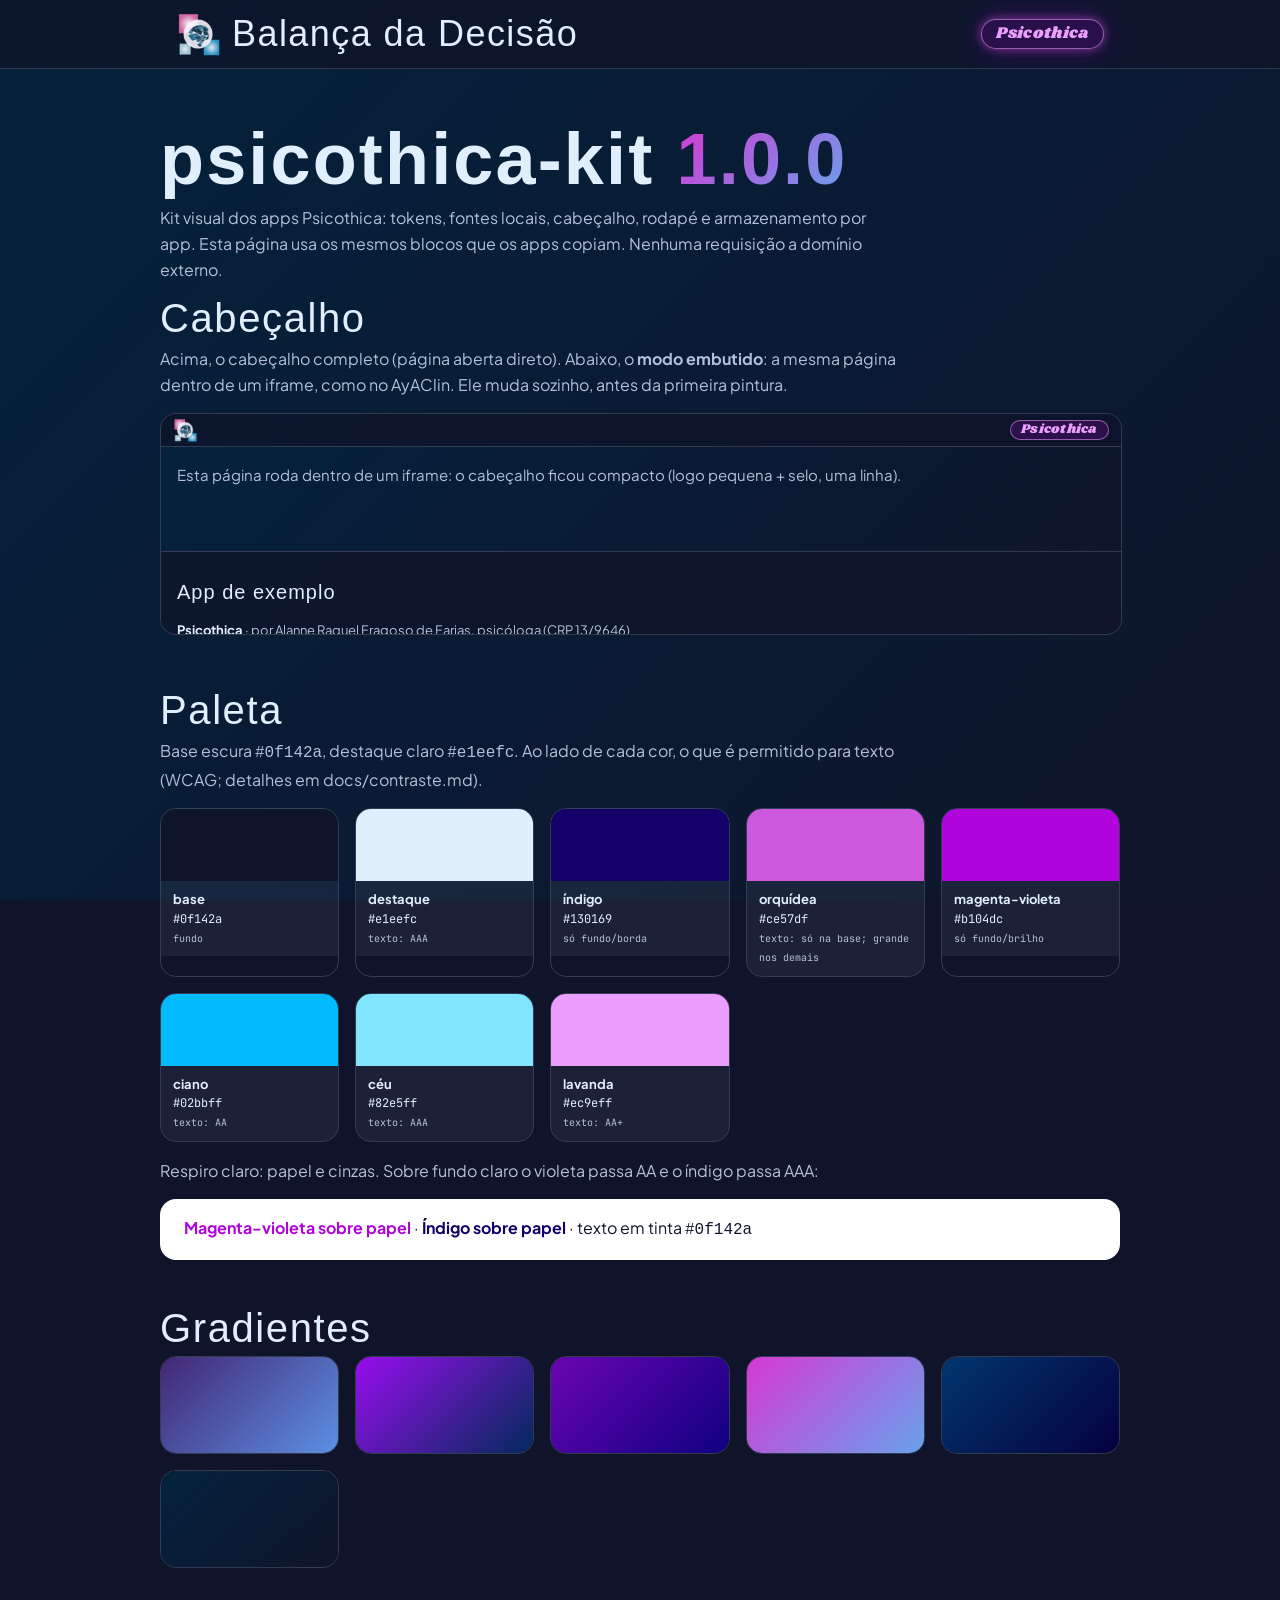
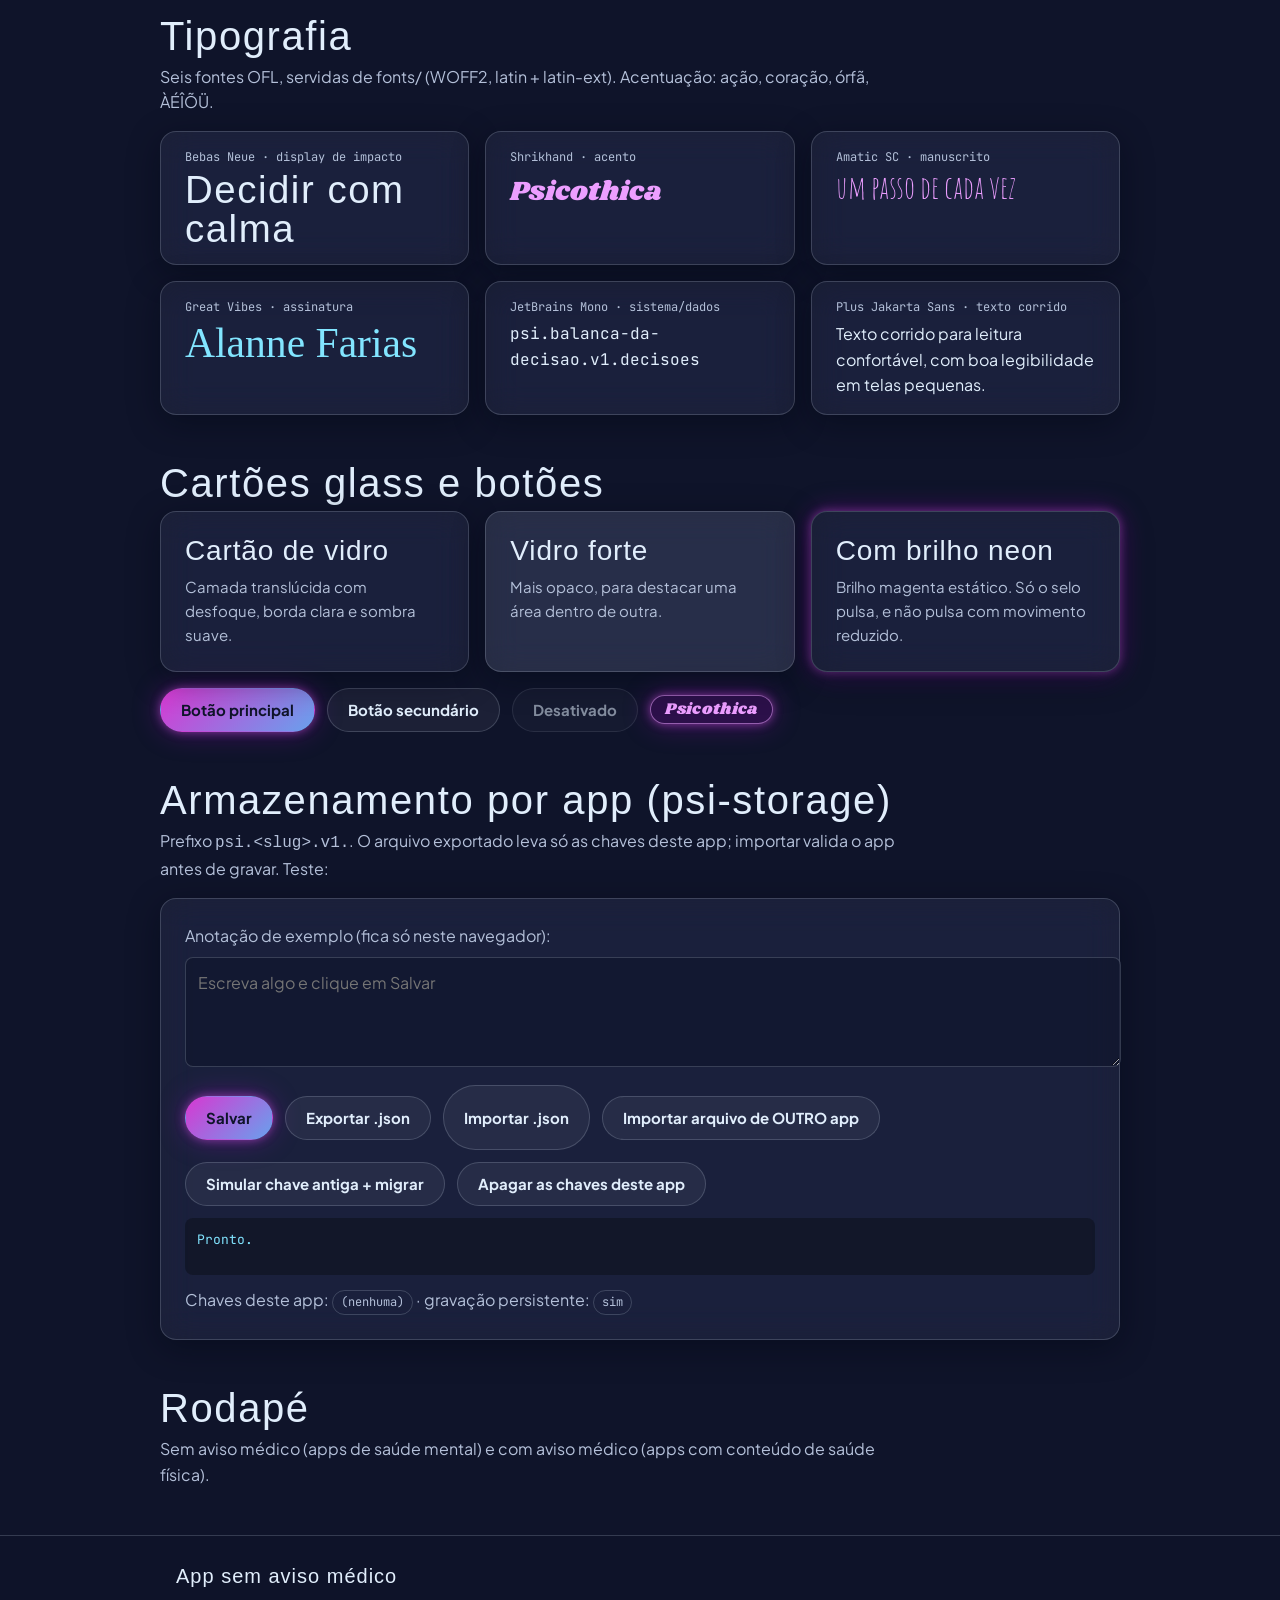
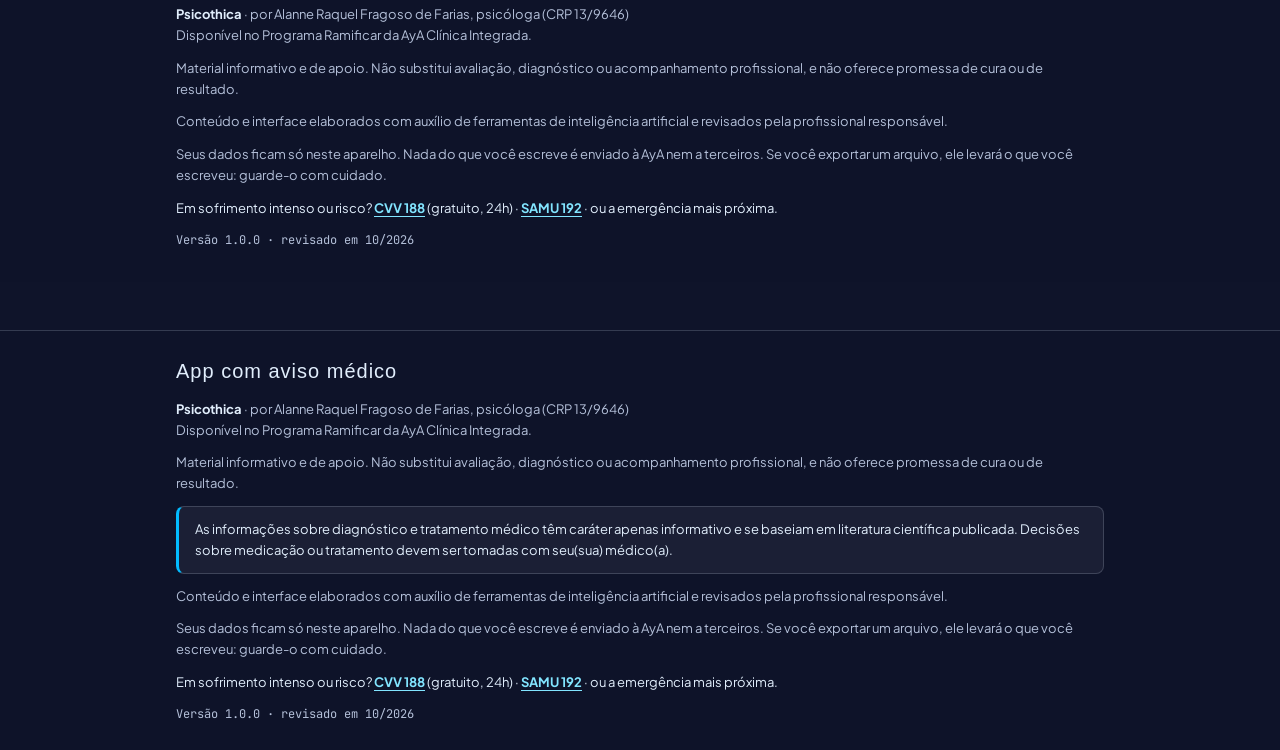
==== demo/index.html @ bbe1d114 "feat: psicothica-kit 1.0.0 (kit visual Psicothica) Tokens (--psi-*), fontes OFL locais, cabeçalho e " ====
<!doctype html>
<html lang="pt-BR">
<head>
<meta charset="utf-8">
<meta name="viewport" content="width=device-width, initial-scale=1">
<title>psicothica-kit 1.0.0 · demo</title>
<link rel="icon" href="../logo/favicon.ico" sizes="any">
<link rel="apple-touch-icon" href="../logo/apple-touch-icon.png">
<link rel="stylesheet" href="../tokens.css">
<link rel="stylesheet" href="../psi-components.css">
<style>
  /* Estilos só da página de demonstração (prefixo .demo-). O kit em si está em tokens.css e psi-components.css. */
  .demo-wrap { max-width: var(--psi-container); margin: 0 auto; padding: var(--psi-space-5) var(--psi-space-4) 0; }
  .demo-wrap section { margin-bottom: var(--psi-space-7); }
  .demo-h2 { font-family: var(--psi-font-display); font-weight: 400; font-size: var(--psi-text-2xl); letter-spacing: 0.04em; line-height: 1; margin: 0 0 var(--psi-space-2); }
  .demo-lead { color: var(--psi-text-muted); margin: 0 0 var(--psi-space-4); max-width: 62ch; }
  .demo-hero { font-family: var(--psi-font-display); font-size: var(--psi-text-3xl); line-height: 0.95; letter-spacing: 0.03em; margin: var(--psi-space-6) 0 var(--psi-space-3); }
  .demo-hero em { font-style: normal; background: var(--psi-grad-4); -webkit-background-clip: text; background-clip: text; color: transparent; }
  .demo-grid { display: grid; gap: var(--psi-space-4); grid-template-columns: repeat(auto-fill, minmax(150px, 1fr)); }
  .demo-grid--wide { grid-template-columns: repeat(auto-fill, minmax(260px, 1fr)); }
  .demo-sw { border-radius: var(--psi-radius-md); overflow: hidden; border: 1px solid var(--psi-glass-border); }
  .demo-sw div { height: 72px; }
  .demo-sw p { margin: 0; padding: var(--psi-space-2) var(--psi-space-3); font-family: var(--psi-font-mono); font-size: 0.75rem; background: var(--psi-glass-bg); }
  .demo-sw b { display: block; font-family: var(--psi-font-text); font-size: var(--psi-text-xs); color: var(--psi-text); }
  .demo-sw small { color: var(--psi-text-muted); }
  .demo-gr div { height: 96px; }
  .demo-fonte { padding: var(--psi-space-4) var(--psi-space-5); }
  .demo-fonte small { display: block; font-family: var(--psi-font-mono); font-size: 0.75rem; color: var(--psi-text-muted); margin-bottom: var(--psi-space-1); }
  .demo-row { display: flex; flex-wrap: wrap; gap: var(--psi-space-3); align-items: center; }
  .demo-frame { width: 100%; height: 220px; border: 1px solid var(--psi-glass-border); border-radius: var(--psi-radius-md); background: var(--psi-base); }
  .demo-papel { background: var(--psi-paper); color: var(--psi-ink); border-radius: var(--psi-radius-md); padding: var(--psi-space-4) var(--psi-space-5); }
  .demo-papel .v { color: var(--psi-violet); font-weight: 700; }
  .demo-papel .i { color: var(--psi-indigo); font-weight: 700; }
  .demo-textarea { width: 100%; min-height: 84px; padding: var(--psi-space-3); border-radius: var(--psi-radius-sm); border: 1px solid var(--psi-glass-border); background: rgba(15, 20, 42, 0.6); color: var(--psi-text); font: inherit; }
  .demo-textarea:focus-visible { outline: none; box-shadow: var(--psi-focus-ring); }
  .demo-out { margin: var(--psi-space-3) 0 0; padding: var(--psi-space-3); border-radius: var(--psi-radius-sm); background: rgba(0, 0, 0, 0.3); font-family: var(--psi-font-mono); font-size: 0.8125rem; color: var(--psi-sky); white-space: pre-wrap; min-height: 2.5em; }
  .demo-out.erro { color: #ffb4b4; }
  .demo-tag { display: inline-block; font-family: var(--psi-font-mono); font-size: 0.75rem; padding: 2px 8px; border-radius: var(--psi-radius-pill); border: 1px solid var(--psi-glass-border); color: var(--psi-text-muted); }
  .demo-hand { font-family: var(--psi-font-hand); font-size: 2rem; line-height: 1; color: var(--psi-lavender); }
  .demo-sign { font-family: var(--psi-font-signature); font-size: 2.6rem; line-height: 1.1; color: var(--psi-sky); }
</style>
</head>
<body class="psi-theme">
<script>
  (function () {
    try { if (window.self !== window.top) document.documentElement.classList.add("psi-embedded"); }
    catch (e) { document.documentElement.classList.add("psi-embedded"); }
  })();
</script>
<header class="psi-header" role="banner">
  <div class="psi-header__inner">
    <picture class="psi-header__logo">
      <source type="image/webp" srcset="../logo/logo-64.webp 1x, ../logo/logo-128.webp 2x">
      <img src="../logo/logo-64.png" srcset="../logo/logo-64.png 1x, ../logo/logo-128.png 2x" width="44" height="44" alt="" decoding="async">
    </picture>
    <p class="psi-header__app">Balança da Decisão</p>
    <span class="psi-seal">Psicothica</span>
  </div>
</header>

<main class="demo-wrap">
  <h1 class="demo-hero">psicothica-kit <em>1.0.0</em></h1>
  <p class="demo-lead">Kit visual dos apps Psicothica: tokens, fontes locais, cabeçalho, rodapé e armazenamento por app. Esta página usa os mesmos blocos que os apps copiam. Nenhuma requisição a domínio externo.</p>

  <section aria-labelledby="s-cab">
    <h2 class="demo-h2" id="s-cab">Cabeçalho</h2>
    <p class="demo-lead">Acima, o cabeçalho completo (página aberta direto). Abaixo, o <strong>modo embutido</strong>: a mesma página dentro de um iframe, como no AyAClin. Ele muda sozinho, antes da primeira pintura.</p>
    <iframe class="demo-frame" src="embed.html" title="Exemplo do cabeçalho em modo embutido" sandbox="allow-scripts allow-same-origin allow-popups allow-popups-to-escape-sandbox"></iframe>
  </section>

  <section aria-labelledby="s-pal">
    <h2 class="demo-h2" id="s-pal">Paleta</h2>
    <p class="demo-lead">Base escura <code>#0f142a</code>, destaque claro <code>#e1eefc</code>. Ao lado de cada cor, o que é permitido para texto (WCAG; detalhes em docs/contraste.md).</p>
    <div class="demo-grid">
      <div class="demo-sw"><div style="background:var(--psi-base)"></div><p><b>base</b>#0f142a<br><small>fundo</small></p></div>
      <div class="demo-sw"><div style="background:var(--psi-frost)"></div><p><b>destaque</b>#e1eefc<br><small>texto: AAA</small></p></div>
      <div class="demo-sw"><div style="background:var(--psi-indigo)"></div><p><b>índigo</b>#130169<br><small>só fundo/borda</small></p></div>
      <div class="demo-sw"><div style="background:var(--psi-orchid)"></div><p><b>orquídea</b>#ce57df<br><small>texto: só na base; grande nos demais</small></p></div>
      <div class="demo-sw"><div style="background:var(--psi-violet)"></div><p><b>magenta-violeta</b>#b104dc<br><small>só fundo/brilho</small></p></div>
      <div class="demo-sw"><div style="background:var(--psi-cyan)"></div><p><b>ciano</b>#02bbff<br><small>texto: AA</small></p></div>
      <div class="demo-sw"><div style="background:var(--psi-sky)"></div><p><b>céu</b>#82e5ff<br><small>texto: AAA</small></p></div>
      <div class="demo-sw"><div style="background:var(--psi-lavender)"></div><p><b>lavanda</b>#ec9eff<br><small>texto: AA+</small></p></div>
    </div>
    <p class="demo-lead" style="margin-top:var(--psi-space-4)">Respiro claro: papel e cinzas. Sobre fundo claro o violeta passa AA e o índigo passa AAA:</p>
    <div class="demo-papel"><span class="v">Magenta-violeta sobre papel</span> · <span class="i">Índigo sobre papel</span> · texto em tinta <code>#0f142a</code></div>
  </section>

  <section aria-labelledby="s-grad">
    <h2 class="demo-h2" id="s-grad">Gradientes</h2>
    <div class="demo-grid demo-gr">
      <div class="demo-sw"><div style="background:var(--psi-grad-1)"></div><p>--psi-grad-1<br><small>#422774 → #5c8fe3</small></p></div>
      <div class="demo-sw"><div style="background:var(--psi-grad-2)"></div><p>--psi-grad-2<br><small>#980ded → #02295b</small></p></div>
      <div class="demo-sw"><div style="background:var(--psi-grad-3)"></div><p>--psi-grad-3<br><small>#6b05b2 → #0e0080</small></p></div>
      <div class="demo-sw"><div style="background:var(--psi-grad-4)"></div><p>--psi-grad-4<br><small>#d738d2 → #68a1ed</small></p></div>
      <div class="demo-sw"><div style="background:var(--psi-grad-5)"></div><p>--psi-grad-5<br><small>#01366d → #050040</small></p></div>
      <div class="demo-sw"><div style="background:var(--psi-grad-6)"></div><p>--psi-grad-6<br><small>#04223d → #0f142a (fundo)</small></p></div>
    </div>
  </section>

  <section aria-labelledby="s-tip">
    <h2 class="demo-h2" id="s-tip">Tipografia</h2>
    <p class="demo-lead">Seis fontes OFL, servidas de fonts/ (WOFF2, latin + latin-ext). Acentuação: ação, coração, órfã, ÀÉÎÕÜ.</p>
    <div class="demo-grid demo-grid--wide">
      <div class="psi-glass demo-fonte"><small>Bebas Neue · display de impacto</small><div style="font-family:var(--psi-font-display);font-size:2.4rem;line-height:1;letter-spacing:.04em">Decidir com calma</div></div>
      <div class="psi-glass demo-fonte"><small>Shrikhand · acento</small><div style="font-family:var(--psi-font-accent);font-size:1.7rem;color:var(--psi-lavender)">Psicothica</div></div>
      <div class="psi-glass demo-fonte"><small>Amatic SC · manuscrito</small><div class="demo-hand">um passo de cada vez</div></div>
      <div class="psi-glass demo-fonte"><small>Great Vibes · assinatura</small><div class="demo-sign">Alanne Farias</div></div>
      <div class="psi-glass demo-fonte"><small>JetBrains Mono · sistema/dados</small><div style="font-family:var(--psi-font-mono)">psi.balanca-da-decisao.v1.decisoes</div></div>
      <div class="psi-glass demo-fonte"><small>Plus Jakarta Sans · texto corrido</small><div>Texto corrido para leitura confortável, com boa legibilidade em telas pequenas.</div></div>
    </div>
  </section>

  <section aria-labelledby="s-glass">
    <h2 class="demo-h2" id="s-glass">Cartões glass e botões</h2>
    <div class="demo-grid demo-grid--wide" style="margin-bottom:var(--psi-space-4)">
      <article class="psi-glass psi-card"><h3 class="psi-card__title">Cartão de vidro</h3><p class="psi-card__text">Camada translúcida com desfoque, borda clara e sombra suave.</p></article>
      <article class="psi-glass psi-glass--strong psi-card"><h3 class="psi-card__title">Vidro forte</h3><p class="psi-card__text">Mais opaco, para destacar uma área dentro de outra.</p></article>
      <article class="psi-glass psi-glass--glow psi-card"><h3 class="psi-card__title">Com brilho neon</h3><p class="psi-card__text">Brilho magenta estático. Só o selo pulsa, e não pulsa com movimento reduzido.</p></article>
    </div>
    <div class="demo-row">
      <button class="psi-btn psi-btn--primary" type="button">Botão principal</button>
      <button class="psi-btn psi-btn--ghost" type="button">Botão secundário</button>
      <button class="psi-btn psi-btn--ghost" type="button" disabled>Desativado</button>
      <span class="psi-seal">Psicothica</span>
    </div>
  </section>

  <section aria-labelledby="s-sto">
    <h2 class="demo-h2" id="s-sto">Armazenamento por app (psi-storage)</h2>
    <p class="demo-lead">Prefixo <code>psi.&lt;slug&gt;.v1.</code>. O arquivo exportado leva só as chaves deste app; importar valida o app antes de gravar. Teste:</p>
    <div class="psi-glass psi-card">
      <label for="demo-nota" class="demo-lead" style="display:block;margin-bottom:var(--psi-space-2)">Anotação de exemplo (fica só neste navegador):</label>
      <textarea id="demo-nota" class="demo-textarea" placeholder="Escreva algo e clique em Salvar"></textarea>
      <div class="demo-row" style="margin-top:var(--psi-space-3)">
        <button class="psi-btn psi-btn--primary" type="button" id="b-salvar">Salvar</button>
        <button class="psi-btn psi-btn--ghost" type="button" id="b-exportar">Exportar .json</button>
        <label class="psi-btn psi-btn--ghost" for="b-importar" style="cursor:pointer">Importar .json</label>
        <input type="file" id="b-importar" accept="application/json" class="psi-sr-only">
        <button class="psi-btn psi-btn--ghost" type="button" id="b-outro">Importar arquivo de OUTRO app</button>
        <button class="psi-btn psi-btn--ghost" type="button" id="b-legado">Simular chave antiga + migrar</button>
        <button class="psi-btn psi-btn--ghost" type="button" id="b-limpar">Apagar as chaves deste app</button>
      </div>
      <p class="demo-out" id="demo-saida" role="status" aria-live="polite">Pronto.</p>
      <p class="demo-lead" style="margin:var(--psi-space-3) 0 0">Chaves deste app: <span class="demo-tag" id="demo-chaves">…</span> · gravação persistente: <span class="demo-tag" id="demo-persist">…</span></p>
    </div>
  </section>

  <section aria-labelledby="s-rod">
    <h2 class="demo-h2" id="s-rod">Rodapé</h2>
    <p class="demo-lead">Sem aviso médico (apps de saúde mental) e com aviso médico (apps com conteúdo de saúde física).</p>
  </section>
</main>
<footer class="psi-footer" role="contentinfo" data-psi-app="App sem aviso médico" data-psi-versao="1.0.0" data-psi-revisao="10/2026">
  <div class="psi-footer__inner">
    <p class="psi-footer__app" data-psi-slot="app"></p>
    <p class="psi-footer__assinatura"><strong>Psicothica</strong> · por Alanne Raquel Fragoso de Farias, psicóloga (CRP 13/9646)<br>Disponível no Programa Ramificar da AyA Clínica Integrada.</p>
    <p>Material informativo e de apoio. Não substitui avaliação, diagnóstico ou acompanhamento profissional, e não oferece promessa de cura ou de resultado.</p>
    <p class="psi-footer__medico" data-psi-slot="aviso-medico" hidden>As informações sobre diagnóstico e tratamento médico têm caráter apenas informativo e se baseiam em literatura científica publicada. Decisões sobre medicação ou tratamento devem ser tomadas com seu(sua) médico(a).</p>
    <p>Conteúdo e interface elaborados com auxílio de ferramentas de inteligência artificial e revisados pela profissional responsável.</p>
    <p>Seus dados ficam só neste aparelho. Nada do que você escreve é enviado à AyA nem a terceiros. Se você exportar um arquivo, ele levará o que você escreveu: guarde-o com cuidado.</p>
    <p class="psi-footer__crise">Em sofrimento intenso ou risco? <a href="tel:188" target="_blank" rel="noopener noreferrer">CVV 188</a> (gratuito, 24h) · <a href="tel:192" target="_blank" rel="noopener noreferrer">SAMU 192</a> · ou a emergência mais próxima.</p>
    <p class="psi-footer__versao">Versão <span data-psi-slot="versao">—</span> · revisado em <span data-psi-slot="revisao">—</span></p>
  </div>
</footer>
<script>
  (function () {
    var f = document.currentScript && document.currentScript.previousElementSibling;
    if (!f || !f.classList.contains("psi-footer")) return;
    function put(slot, text) { var el = f.querySelector('[data-psi-slot="' + slot + '"]'); if (el) el.textContent = text || ""; }
    put("app", f.getAttribute("data-psi-app"));
    put("versao", f.getAttribute("data-psi-versao"));
    put("revisao", f.getAttribute("data-psi-revisao"));
    var med = f.querySelector('[data-psi-slot="aviso-medico"]');
    if (med && f.hasAttribute("data-psi-aviso-medico")) med.hidden = false;
  })();
</script>

<footer class="psi-footer" role="contentinfo" data-psi-app="App com aviso médico" data-psi-versao="1.0.0" data-psi-revisao="10/2026" data-psi-aviso-medico>
  <div class="psi-footer__inner">
    <p class="psi-footer__app" data-psi-slot="app"></p>
    <p class="psi-footer__assinatura"><strong>Psicothica</strong> · por Alanne Raquel Fragoso de Farias, psicóloga (CRP 13/9646)<br>Disponível no Programa Ramificar da AyA Clínica Integrada.</p>
    <p>Material informativo e de apoio. Não substitui avaliação, diagnóstico ou acompanhamento profissional, e não oferece promessa de cura ou de resultado.</p>
    <p class="psi-footer__medico" data-psi-slot="aviso-medico" hidden>As informações sobre diagnóstico e tratamento médico têm caráter apenas informativo e se baseiam em literatura científica publicada. Decisões sobre medicação ou tratamento devem ser tomadas com seu(sua) médico(a).</p>
    <p>Conteúdo e interface elaborados com auxílio de ferramentas de inteligência artificial e revisados pela profissional responsável.</p>
    <p>Seus dados ficam só neste aparelho. Nada do que você escreve é enviado à AyA nem a terceiros. Se você exportar um arquivo, ele levará o que você escreveu: guarde-o com cuidado.</p>
    <p class="psi-footer__crise">Em sofrimento intenso ou risco? <a href="tel:188" target="_blank" rel="noopener noreferrer">CVV 188</a> (gratuito, 24h) · <a href="tel:192" target="_blank" rel="noopener noreferrer">SAMU 192</a> · ou a emergência mais próxima.</p>
    <p class="psi-footer__versao">Versão <span data-psi-slot="versao">—</span> · revisado em <span data-psi-slot="revisao">—</span></p>
  </div>
</footer>
<script>
  (function () {
    var f = document.currentScript && document.currentScript.previousElementSibling;
    if (!f || !f.classList.contains("psi-footer")) return;
    function put(slot, text) { var el = f.querySelector('[data-psi-slot="' + slot + '"]'); if (el) el.textContent = text || ""; }
    put("app", f.getAttribute("data-psi-app"));
    put("versao", f.getAttribute("data-psi-versao"));
    put("revisao", f.getAttribute("data-psi-revisao"));
    var med = f.querySelector('[data-psi-slot="aviso-medico"]');
    if (med && f.hasAttribute("data-psi-aviso-medico")) med.hidden = false;
  })();
</script>

<script src="../js/psi-storage.js"></script>
<script>
  (function () {
    var store = PsiStorage.create({ slug: "kit-demo", appName: "Demo do kit", version: "1.0.0" });
    var $ = function (id) { return document.getElementById(id); };
    var out = $("demo-saida");
    function say(msg, erro) { out.textContent = msg; out.className = "demo-out" + (erro ? " erro" : ""); refresh(); }
    function refresh() {
      $("demo-chaves").textContent = store.keys().join(", ") || "(nenhuma)";
      $("demo-persist").textContent = store.persistent ? "sim" : "NÃO (memória)";
    }
    $("demo-nota").value = store.get("nota", "");
    $("b-salvar").addEventListener("click", function () { store.set("nota", $("demo-nota").value); say("Salvo em " + store.prefix + "nota"); });
    $("b-exportar").addEventListener("click", function () { var n = store.download(); say("Arquivo gerado: " + n + "\n(só chaves de " + store.prefix + ")"); });
    $("b-importar").addEventListener("change", function (e) {
      var f = e.target.files[0]; if (!f) return;
      store.importFile(f).then(function (n) { $("demo-nota").value = store.get("nota", ""); say(n + " chave(s) importada(s)."); },
                               function (err) { say(err.message, true); });
      e.target.value = "";
    });
    $("b-outro").addEventListener("click", function () {
      try { store.importJSON({ kit: "psicothica-kit", schema: 1, app: "outro-app", appName: "Outro App", data: { nota: "intrusa" } }); say("Importou (não deveria!)", true); }
      catch (err) { say("Recusado, como esperado: " + err.message, true); }
    });
    $("b-legado").addEventListener("click", function () {
      try { localStorage.setItem("nota_antiga", JSON.stringify("veio de uma chave antiga")); } catch (e) {}
      var n = store.migrate([{ from: "nota_antiga", to: "nota_migrada" }]);
      say(n ? "Migrou " + n + " chave. Valor: " + store.get("nota_migrada") : "Migração já feita neste navegador (ela roda uma vez só).");
    });
    $("b-limpar").addEventListener("click", function () { store.keys().forEach(function (k) { store.remove(k); }); $("demo-nota").value = ""; say("Chaves apagadas."); });
    refresh();
  })();
</script>
</body>
</html>
---- tokens.css ----
/*!
 * psicothica-kit 1.0.0 — tokens.css
 * Variáveis --psi-* (cor, gradiente, vidro, raio, espaço, tipografia) + @font-face locais.
 * Nenhuma requisição externa: as fontes ficam em ./fonts/ (WOFF2, latin + latin-ext, licença OFL
 * em fonts/licenses/). Copie tokens.css e a pasta fonts/ JUNTOS para o app.
 *
 * MODO ESCURO É O PADRÃO. Base #0f142a, destaque #e1eefc.
 *
 * ── CONTRASTE (WCAG 2.1, razão calculada por scripts/contraste.mjs; tabela completa em docs/contraste.md)
 *  APROVADO para texto pequeno (≥ 4,5:1) sobre base, vidro e gradientes do kit:
 *    --psi-text (#e1eefc)  --psi-text-muted (#b4c0d9)  --psi-sky (#82e5ff)
 *    --psi-lavender (#ec9eff)  --psi-cyan (#02bbff)
 *  CONDICIONAL: --psi-orchid (#ce57df) só como texto pequeno sobre a base, vidro leve e gradiente
 *    "noite" (4,6–5,3:1). Sobre vidro forte e demais gradientes só em texto GRANDE (≥ 24px, ou
 *    ≥ 19px em negrito).
 *  PROIBIDO para texto pequeno (uso decorativo: preenchimento, borda, brilho): --psi-violet
 *    (#b104dc) e --psi-indigo (#130169) sobre fundo escuro (1,1–3,4:1). Em fundo claro (--psi-paper)
 *    o violeta passa AA (5,4:1) e o índigo passa AAA.
 *  Em fundo claro (--psi-paper) use --psi-ink (#0f142a): 18,2:1. Nunca texto claro sobre papel.
 *
 * Movimento: nada aqui anima. Brilhos animados só existem em psi-components.css, dentro de
 * @media (prefers-reduced-motion: no-preference).
 */

:root {
  color-scheme: dark;

  /* ── Cores da marca ─────────────────────────── */
  --psi-base: #0f142a;      /* fundo escuro padrão */
  --psi-frost: #e1eefc;     /* destaque claro */
  --psi-indigo: #130169;
  --psi-orchid: #ce57df;
  --psi-violet: #b104dc;    /* "magenta-violeta" */
  --psi-cyan: #02bbff;
  --psi-sky: #82e5ff;
  --psi-lavender: #ec9eff;

  /* Respiro: branco e cinzas */
  --psi-paper: #ffffff;
  --psi-gray-100: #f2f5fb;
  --psi-gray-300: #c9d2e3;
  --psi-gray-500: #8d98b3;
  --psi-ink: #0f142a;       /* texto sobre fundo claro */

  /* Texto (ver aprovações acima) */
  --psi-text: var(--psi-frost);
  --psi-text-muted: #b4c0d9;
  --psi-link: var(--psi-sky);
  --psi-accent-text: var(--psi-lavender);

  /* ── Gradientes (ordem do manual da marca) ──── */
  --psi-grad-1: linear-gradient(135deg, #422774 0%, #5c8fe3 100%);
  --psi-grad-2: linear-gradient(135deg, #980ded 0%, #02295b 100%);
  --psi-grad-3: linear-gradient(135deg, #6b05b2 0%, #0e0080 100%);
  --psi-grad-4: linear-gradient(135deg, #d738d2 0%, #68a1ed 100%);
  --psi-grad-5: linear-gradient(135deg, #01366d 0%, #050040 100%);
  --psi-grad-6: linear-gradient(135deg, #04223d 0%, #0f142a 100%);
  /* nomes de uso */
  --psi-grad-fundo: var(--psi-grad-6);
  --psi-grad-destaque: var(--psi-grad-4);

  /* ── Glassmorphism ──────────────────────────── */
  --psi-glass-bg: rgba(225, 238, 252, 0.06);
  --psi-glass-bg-strong: rgba(225, 238, 252, 0.12);
  --psi-glass-border: rgba(225, 238, 252, 0.18);
  --psi-glass-blur: 16px;
  --psi-glass-shadow: 0 8px 32px rgba(3, 6, 20, 0.45);
  /* brilho neon (estático; a animação opcional fica em psi-components.css) */
  --psi-glow-magenta: 0 0 10px rgba(206, 87, 223, 0.55), 0 0 28px rgba(177, 4, 220, 0.35);
  --psi-glow-cyan: 0 0 10px rgba(2, 187, 255, 0.5), 0 0 28px rgba(130, 229, 255, 0.28);
  --psi-focus-ring: 0 0 0 3px rgba(130, 229, 255, 0.85);

  /* ── Forma e espaço ─────────────────────────── */
  --psi-radius-sm: 8px;
  --psi-radius-md: 16px;
  --psi-radius-lg: 24px;
  --psi-radius-pill: 999px;
  --psi-space-1: 4px;
  --psi-space-2: 8px;
  --psi-space-3: 12px;
  --psi-space-4: 16px;
  --psi-space-5: 24px;
  --psi-space-6: 32px;
  --psi-space-7: 48px;
  --psi-space-8: 64px;
  --psi-container: 960px;

  /* ── Tipografia ─────────────────────────────── */
  --psi-font-display: "Bebas Neue", "Arial Narrow", Impact, sans-serif;   /* impacto: títulos */
  --psi-font-accent: "Shrikhand", Georgia, serif;                          /* acento: selos, destaques curtos */
  --psi-font-hand: "Amatic SC", "Comic Sans MS", cursive;                  /* manuscrito */
  --psi-font-signature: "Great Vibes", "Brush Script MT", cursive;         /* assinatura */
  --psi-font-mono: "JetBrains Mono", ui-monospace, "Cascadia Code", Consolas, monospace; /* sistema/dados */
  --psi-font-text: "Plus Jakarta Sans", system-ui, -apple-system, "Segoe UI", Roboto, sans-serif; /* texto corrido */

  --psi-text-xs: 0.8125rem;
  --psi-text-sm: 0.9375rem;
  --psi-text-md: 1rem;
  --psi-text-lg: 1.25rem;
  --psi-text-xl: 1.75rem;
  --psi-text-2xl: 2.5rem;
  --psi-text-3xl: clamp(2.5rem, 7vw, 4.5rem);
  --psi-leading: 1.6;
}

/* ── Fontes locais (WOFF2, subset latin + latin-ext) ─────────────────────── */
@font-face {
  font-family: "Bebas Neue";
  font-style: normal;
  font-weight: 400;
  font-display: swap;
  src: url("./fonts/bebas-neue-latin-ext-400.woff2") format("woff2");
  unicode-range: U+0100-02BA,U+02BD-02C5,U+02C7-02CC,U+02CE-02D7,U+02DD-02FF,U+0304,U+0308,U+0329,U+1D00-1DBF,U+1E00-1E9F,U+1EF2-1EFF,U+2020,U+20A0-20AB,U+20AD-20C0,U+2113,U+2C60-2C7F,U+A720-A7FF;
}
@font-face {
  font-family: "Bebas Neue";
  font-style: normal;
  font-weight: 400;
  font-display: swap;
  src: url("./fonts/bebas-neue-latin-400.woff2") format("woff2");
  unicode-range: U+0000-00FF,U+0131,U+0152-0153,U+02BB-02BC,U+02C6,U+02DA,U+02DC,U+0304,U+0308,U+0329,U+2000-206F,U+20AC,U+2122,U+2191,U+2193,U+2212,U+2215,U+FEFF,U+FFFD;
}
@font-face {
  font-family: "Shrikhand";
  font-style: normal;
  font-weight: 400;
  font-display: swap;
  src: url("./fonts/shrikhand-latin-ext-400.woff2") format("woff2");
  unicode-range: U+0100-02BA,U+02BD-02C5,U+02C7-02CC,U+02CE-02D7,U+02DD-02FF,U+0304,U+0308,U+0329,U+1D00-1DBF,U+1E00-1E9F,U+1EF2-1EFF,U+2020,U+20A0-20AB,U+20AD-20C0,U+2113,U+2C60-2C7F,U+A720-A7FF;
}
@font-face {
  font-family: "Shrikhand";
  font-style: normal;
  font-weight: 400;
  font-display: swap;
  src: url("./fonts/shrikhand-latin-400.woff2") format("woff2");
  unicode-range: U+0000-00FF,U+0131,U+0152-0153,U+02BB-02BC,U+02C6,U+02DA,U+02DC,U+0304,U+0308,U+0329,U+2000-206F,U+20AC,U+2122,U+2191,U+2193,U+2212,U+2215,U+FEFF,U+FFFD;
}
@font-face {
  font-family: "Amatic SC";
  font-style: normal;
  font-weight: 400;
  font-display: swap;
  src: url("./fonts/amatic-sc-latin-ext-400.woff2") format("woff2");
  unicode-range: U+0100-02BA,U+02BD-02C5,U+02C7-02CC,U+02CE-02D7,U+02DD-02FF,U+0304,U+0308,U+0329,U+1D00-1DBF,U+1E00-1E9F,U+1EF2-1EFF,U+2020,U+20A0-20AB,U+20AD-20C0,U+2113,U+2C60-2C7F,U+A720-A7FF;
}
@font-face {
  font-family: "Amatic SC";
  font-style: normal;
  font-weight: 400;
  font-display: swap;
  src: url("./fonts/amatic-sc-latin-400.woff2") format("woff2");
  unicode-range: U+0000-00FF,U+0131,U+0152-0153,U+02BB-02BC,U+02C6,U+02DA,U+02DC,U+0304,U+0308,U+0329,U+2000-206F,U+20AC,U+2122,U+2191,U+2193,U+2212,U+2215,U+FEFF,U+FFFD;
}
@font-face {
  font-family: "Amatic SC";
  font-style: normal;
  font-weight: 700;
  font-display: swap;
  src: url("./fonts/amatic-sc-latin-ext-700.woff2") format("woff2");
  unicode-range: U+0100-02BA,U+02BD-02C5,U+02C7-02CC,U+02CE-02D7,U+02DD-02FF,U+0304,U+0308,U+0329,U+1D00-1DBF,U+1E00-1E9F,U+1EF2-1EFF,U+2020,U+20A0-20AB,U+20AD-20C0,U+2113,U+2C60-2C7F,U+A720-A7FF;
}
@font-face {
  font-family: "Amatic SC";
  font-style: normal;
  font-weight: 700;
  font-display: swap;
  src: url("./fonts/amatic-sc-latin-700.woff2") format("woff2");
  unicode-range: U+0000-00FF,U+0131,U+0152-0153,U+02BB-02BC,U+02C6,U+02DA,U+02DC,U+0304,U+0308,U+0329,U+2000-206F,U+20AC,U+2122,U+2191,U+2193,U+2212,U+2215,U+FEFF,U+FFFD;
}
@font-face {
  font-family: "Great Vibes";
  font-style: normal;
  font-weight: 400;
  font-display: swap;
  src: url("./fonts/great-vibes-latin-ext-400.woff2") format("woff2");
  unicode-range: U+0100-02BA,U+02BD-02C5,U+02C7-02CC,U+02CE-02D7,U+02DD-02FF,U+0304,U+0308,U+0329,U+1D00-1DBF,U+1E00-1E9F,U+1EF2-1EFF,U+2020,U+20A0-20AB,U+20AD-20C0,U+2113,U+2C60-2C7F,U+A720-A7FF;
}
@font-face {
  font-family: "Great Vibes";
  font-style: normal;
  font-weight: 400;
  font-display: swap;
  src: url("./fonts/great-vibes-latin-400.woff2") format("woff2");
  unicode-range: U+0000-00FF,U+0131,U+0152-0153,U+02BB-02BC,U+02C6,U+02DA,U+02DC,U+0304,U+0308,U+0329,U+2000-206F,U+20AC,U+2122,U+2191,U+2193,U+2212,U+2215,U+FEFF,U+FFFD;
}
@font-face {
  font-family: "JetBrains Mono";
  font-style: normal;
  font-weight: 100 800;
  font-display: swap;
  src: url("./fonts/jetbrains-mono-latin-ext-wght.woff2") format("woff2");
  unicode-range: U+0100-02BA,U+02BD-02C5,U+02C7-02CC,U+02CE-02D7,U+02DD-02FF,U+0304,U+0308,U+0329,U+1D00-1DBF,U+1E00-1E9F,U+1EF2-1EFF,U+2020,U+20A0-20AB,U+20AD-20C0,U+2113,U+2C60-2C7F,U+A720-A7FF;
}
@font-face {
  font-family: "JetBrains Mono";
  font-style: normal;
  font-weight: 100 800;
  font-display: swap;
  src: url("./fonts/jetbrains-mono-latin-wght.woff2") format("woff2");
  unicode-range: U+0000-00FF,U+0131,U+0152-0153,U+02BB-02BC,U+02C6,U+02DA,U+02DC,U+0304,U+0308,U+0329,U+2000-206F,U+20AC,U+2122,U+2191,U+2193,U+2212,U+2215,U+FEFF,U+FFFD;
}
@font-face {
  font-family: "Plus Jakarta Sans";
  font-style: normal;
  font-weight: 200 800;
  font-display: swap;
  src: url("./fonts/plus-jakarta-sans-latin-ext-wght.woff2") format("woff2");
  unicode-range: U+0100-02BA,U+02BD-02C5,U+02C7-02CC,U+02CE-02D7,U+02DD-02FF,U+0304,U+0308,U+0329,U+1D00-1DBF,U+1E00-1E9F,U+1EF2-1EFF,U+2020,U+20A0-20AB,U+20AD-20C0,U+2113,U+2C60-2C7F,U+A720-A7FF;
}
@font-face {
  font-family: "Plus Jakarta Sans";
  font-style: normal;
  font-weight: 200 800;
  font-display: swap;
  src: url("./fonts/plus-jakarta-sans-latin-wght.woff2") format("woff2");
  unicode-range: U+0000-00FF,U+0131,U+0152-0153,U+02BB-02BC,U+02C6,U+02DA,U+02DC,U+0304,U+0308,U+0329,U+2000-206F,U+20AC,U+2122,U+2191,U+2193,U+2212,U+2215,U+FEFF,U+FFFD;
}
---- psi-components.css ----
/*!
 * psicothica-kit 1.0.0 — psi-components.css
 * Cabeçalho, rodapé, vidro, cartão, botão, selo e aviso de armazenamento.
 * Tudo escopado com o prefixo .psi- (não vaza para o CSS do app). Requer tokens.css.
 * Sem requisição externa. Brilho animado só com prefers-reduced-motion: no-preference.
 */

/* ── Tema (opcional): aplique a classe no <body> para o fundo e o texto padrão da marca ── */
.psi-theme {
  margin: 0;
  min-height: 100vh;
  background: var(--psi-base) var(--psi-grad-fundo) fixed;
  color: var(--psi-text);
  font-family: var(--psi-font-text);
  font-size: var(--psi-text-md);
  line-height: var(--psi-leading);
  -webkit-font-smoothing: antialiased;
}

.psi-sr-only {
  position: absolute !important;
  width: 1px; height: 1px; margin: -1px; padding: 0; border: 0;
  overflow: hidden; clip: rect(0 0 0 0); clip-path: inset(50%); white-space: nowrap;
}

/* ── Vidro ─────────────────────────────────────────────────────────────── */
.psi-glass {
  background: var(--psi-glass-bg);
  border: 1px solid var(--psi-glass-border);
  border-radius: var(--psi-radius-md);
  box-shadow: var(--psi-glass-shadow);
  -webkit-backdrop-filter: blur(var(--psi-glass-blur)) saturate(130%);
  backdrop-filter: blur(var(--psi-glass-blur)) saturate(130%);
}
@supports not ((backdrop-filter: blur(1px)) or (-webkit-backdrop-filter: blur(1px))) {
  .psi-glass { background: rgba(26, 33, 62, 0.92); }
}
.psi-glass--strong { background: var(--psi-glass-bg-strong); }
.psi-glass--glow { box-shadow: var(--psi-glass-shadow), var(--psi-glow-magenta); }

.psi-card {
  padding: var(--psi-space-5);
  border-radius: var(--psi-radius-md);
}
.psi-card__title {
  margin: 0 0 var(--psi-space-2);
  font-family: var(--psi-font-display);
  font-weight: 400;
  font-size: var(--psi-text-xl);
  letter-spacing: 0.03em;
  line-height: 1.1;
}
.psi-card__text { margin: 0; color: var(--psi-text-muted); font-size: var(--psi-text-sm); }

/* ── Botões ────────────────────────────────────────────────────────────── */
.psi-btn {
  display: inline-flex; align-items: center; justify-content: center; gap: var(--psi-space-2);
  min-height: 44px; padding: 0.6rem 1.25rem;
  border: 1px solid transparent; border-radius: var(--psi-radius-pill);
  font-family: var(--psi-font-text); font-weight: 700; font-size: var(--psi-text-sm);
  line-height: 1.2; text-decoration: none; cursor: pointer;
  transition: transform 0.15s ease, box-shadow 0.2s ease, background-color 0.2s ease;
}
.psi-btn:active { transform: translateY(1px); }
.psi-btn:focus-visible, .psi-seal:focus-visible, .psi-footer a:focus-visible { outline: none; box-shadow: var(--psi-focus-ring); }
/* texto escuro sobre o gradiente rosa→azul: contraste mínimo 4,67:1 (AA) */
.psi-btn--primary { background: var(--psi-grad-4); color: var(--psi-ink); box-shadow: var(--psi-glow-magenta); }
.psi-btn--primary:hover { box-shadow: var(--psi-glow-magenta), 0 0 0 2px rgba(225, 238, 252, 0.35); }
.psi-btn--ghost {
  background: var(--psi-glass-bg); color: var(--psi-text); border-color: var(--psi-glass-border);
}
.psi-btn--ghost:hover { background: var(--psi-glass-bg-strong); }
.psi-btn[disabled] { opacity: 0.55; cursor: not-allowed; }

/* ── Selo "Psicothica" ─────────────────────────────────────────────────── */
.psi-seal {
  display: inline-flex; align-items: center;
  padding: 0.25rem 0.9rem;
  border: 1px solid rgba(236, 158, 255, 0.55);
  border-radius: var(--psi-radius-pill);
  background: rgba(177, 4, 220, 0.18);
  color: var(--psi-lavender);
  font-family: var(--psi-font-accent); font-size: 1rem; line-height: 1.2; letter-spacing: 0.02em;
  box-shadow: var(--psi-glow-magenta);
  text-decoration: none; white-space: nowrap;
}

/* ── Cabeçalho ─────────────────────────────────────────────────────────── */
.psi-header {
  box-sizing: border-box; width: 100%;
  background: rgba(15, 20, 42, 0.78);
  border-bottom: 1px solid var(--psi-glass-border);
  -webkit-backdrop-filter: blur(var(--psi-glass-blur));
  backdrop-filter: blur(var(--psi-glass-blur));
  color: var(--psi-text);
  font-family: var(--psi-font-text);
}
.psi-header *, .psi-header *::before, .psi-header *::after { box-sizing: border-box; }
.psi-header__inner {
  display: flex; align-items: center; gap: var(--psi-space-3);
  max-width: var(--psi-container); margin: 0 auto;
  padding: var(--psi-space-3) var(--psi-space-4);
}
.psi-header__logo { display: block; flex: none; line-height: 0; }
.psi-header__logo img { display: block; width: 44px; height: 44px; object-fit: contain; }
.psi-header__app {
  flex: 1 1 auto; min-width: 0; margin: 0;
  font-family: var(--psi-font-display); font-weight: 400;
  font-size: clamp(1.5rem, 5vw, 2.25rem); letter-spacing: 0.04em; line-height: 1;
  overflow-wrap: anywhere;
}
.psi-header .psi-seal { margin-left: auto; }

/* Modo embutido (dentro de iframe): uma linha, logo pequena + selo. O nome do app já aparece na
   faixa do AyAClin; aqui ele fica só para leitores de tela. A classe vem do <html> (script inline,
   antes da primeira pintura) ou do modificador --compact (React). */
html.psi-embedded .psi-header__inner, .psi-header--compact .psi-header__inner {
  padding: var(--psi-space-1) var(--psi-space-3); gap: var(--psi-space-2); flex-wrap: nowrap;
}
html.psi-embedded .psi-header__logo img, .psi-header--compact .psi-header__logo img { width: 24px; height: 24px; }
html.psi-embedded .psi-header__app, .psi-header--compact .psi-header__app {
  position: absolute; width: 1px; height: 1px; margin: -1px; overflow: hidden;
  clip: rect(0 0 0 0); clip-path: inset(50%); white-space: nowrap;
}
html.psi-embedded .psi-header .psi-seal, .psi-header--compact .psi-seal {
  padding: 0.1rem 0.65rem; font-size: 0.8125rem; box-shadow: none;
}

@media (max-width: 420px) {
  .psi-header__inner { gap: var(--psi-space-2); }
  .psi-header__logo img { width: 36px; height: 36px; }
  .psi-header .psi-seal { font-size: 0.875rem; padding: 0.2rem 0.7rem; }
}

/* ── Rodapé ────────────────────────────────────────────────────────────── */
.psi-footer {
  box-sizing: border-box; width: 100%; margin-top: var(--psi-space-7);
  border-top: 1px solid var(--psi-glass-border);
  background: rgba(15, 20, 42, 0.78);
  color: var(--psi-text-muted);
  font-family: var(--psi-font-text); font-size: var(--psi-text-xs); line-height: 1.6;
}
.psi-footer *, .psi-footer *::before, .psi-footer *::after { box-sizing: border-box; }
.psi-footer__inner {
  max-width: var(--psi-container); margin: 0 auto;
  padding: var(--psi-space-5) var(--psi-space-4) var(--psi-space-6);
}
.psi-footer p { margin: 0 0 var(--psi-space-3); }
.psi-footer__app { font-family: var(--psi-font-display); font-size: 1.25rem; letter-spacing: 0.05em; color: var(--psi-text); }
.psi-footer__assinatura strong { color: var(--psi-text); font-weight: 700; }
.psi-footer__medico {
  padding: var(--psi-space-3) var(--psi-space-4);
  border: 1px solid var(--psi-glass-border); border-left: 3px solid var(--psi-cyan);
  border-radius: var(--psi-radius-sm); background: var(--psi-glass-bg); color: var(--psi-text);
}
.psi-footer__medico[hidden] { display: none; }
.psi-footer__crise { color: var(--psi-text); }
.psi-footer a { color: var(--psi-link); font-weight: 700; text-decoration: underline; text-underline-offset: 3px; border-radius: 3px; }
.psi-footer__versao { margin-bottom: 0 !important; font-family: var(--psi-font-mono); font-size: 0.75rem; }

/* ── Aviso de armazenamento (psi-storage.js) ───────────────────────────── */
.psi-warning {
  box-sizing: border-box; margin: 0; padding: var(--psi-space-3) var(--psi-space-4);
  background: #3a1d00; color: #ffe2b8; border-bottom: 2px solid #ffb04a;
  font-family: var(--psi-font-text); font-size: var(--psi-text-sm); line-height: 1.4; text-align: center;
}

/* ── Brilho animado: só se a pessoa NÃO pediu redução de movimento ─────── */
@media (prefers-reduced-motion: no-preference) {
  @keyframes psi-pulse {
    0%, 100% { box-shadow: 0 0 8px rgba(206, 87, 223, 0.45), 0 0 20px rgba(177, 4, 220, 0.25); }
    50% { box-shadow: 0 0 14px rgba(206, 87, 223, 0.75), 0 0 36px rgba(177, 4, 220, 0.5); }
  }
  .psi-seal { animation: psi-pulse 4.5s ease-in-out infinite; }
  html.psi-embedded .psi-header .psi-seal, .psi-header--compact .psi-seal { animation: none; }
}
@media (prefers-reduced-motion: reduce) {
  .psi-btn { transition: none; }
}
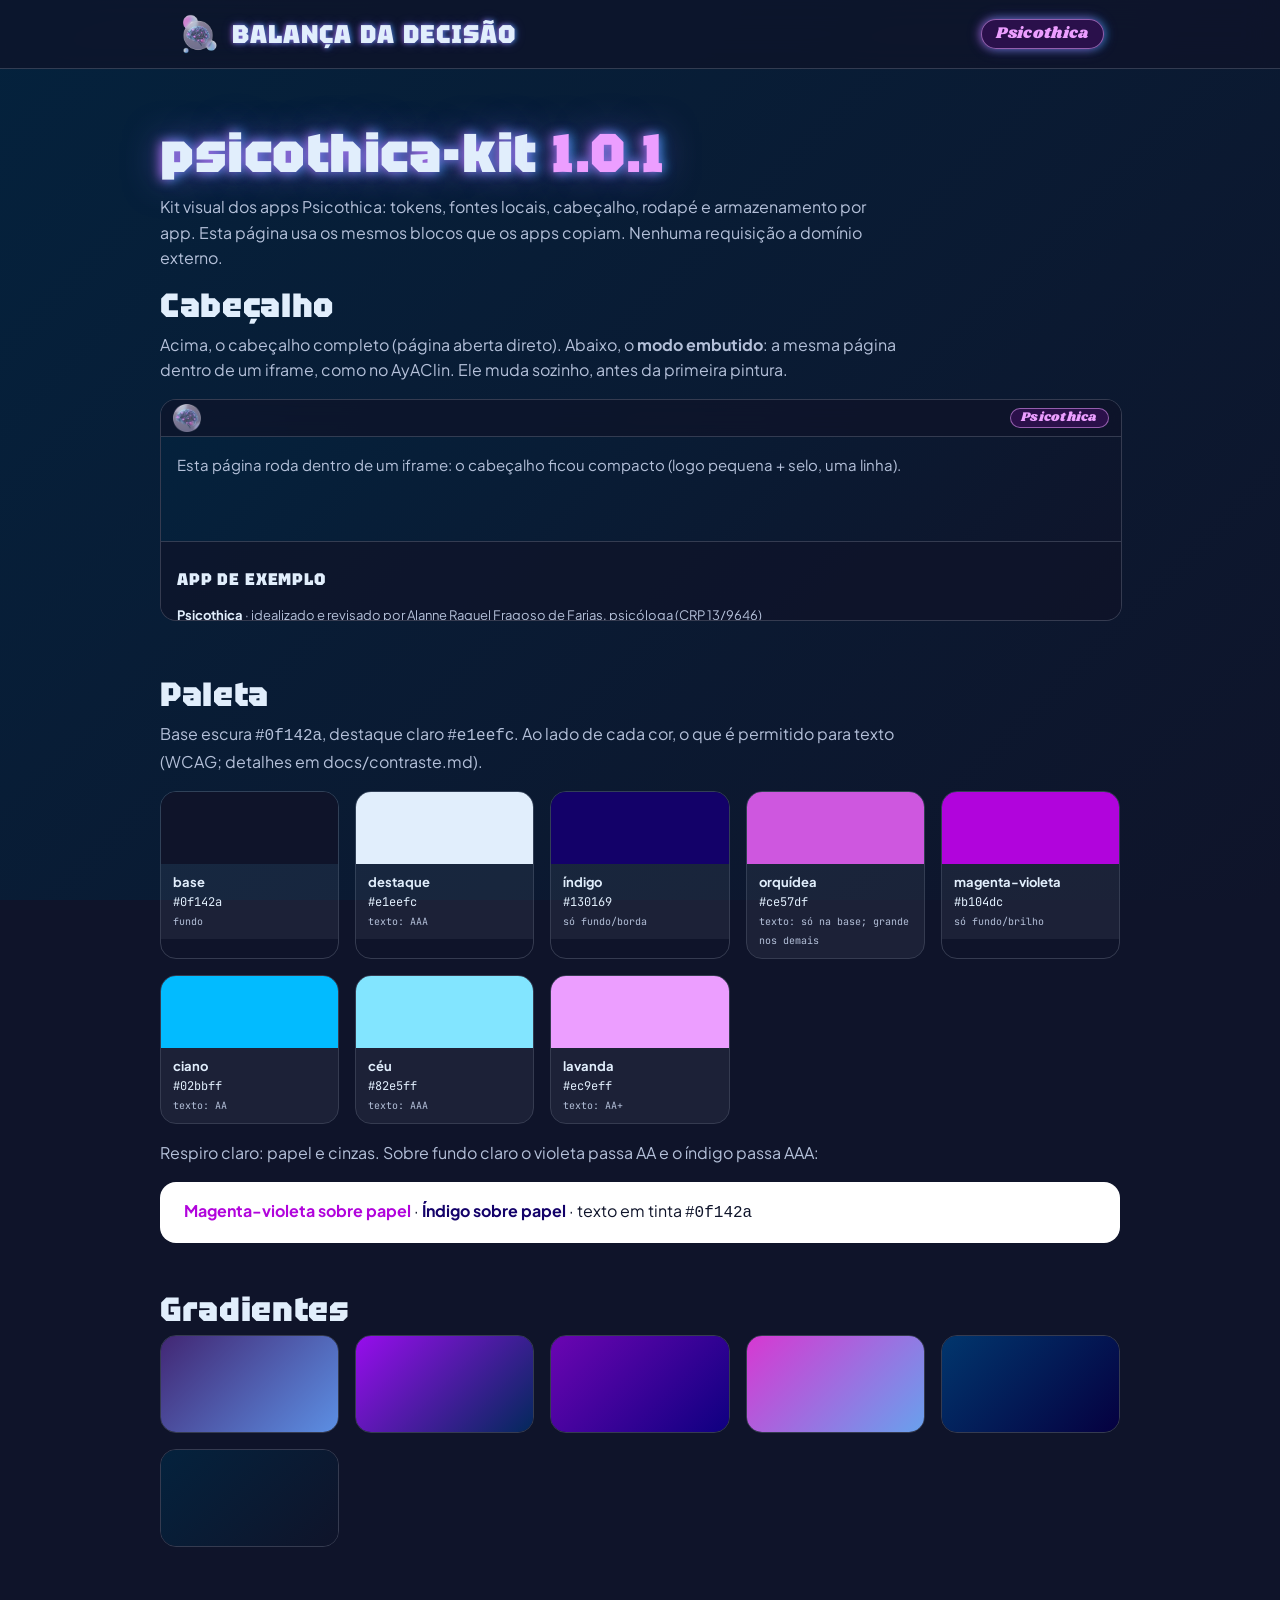
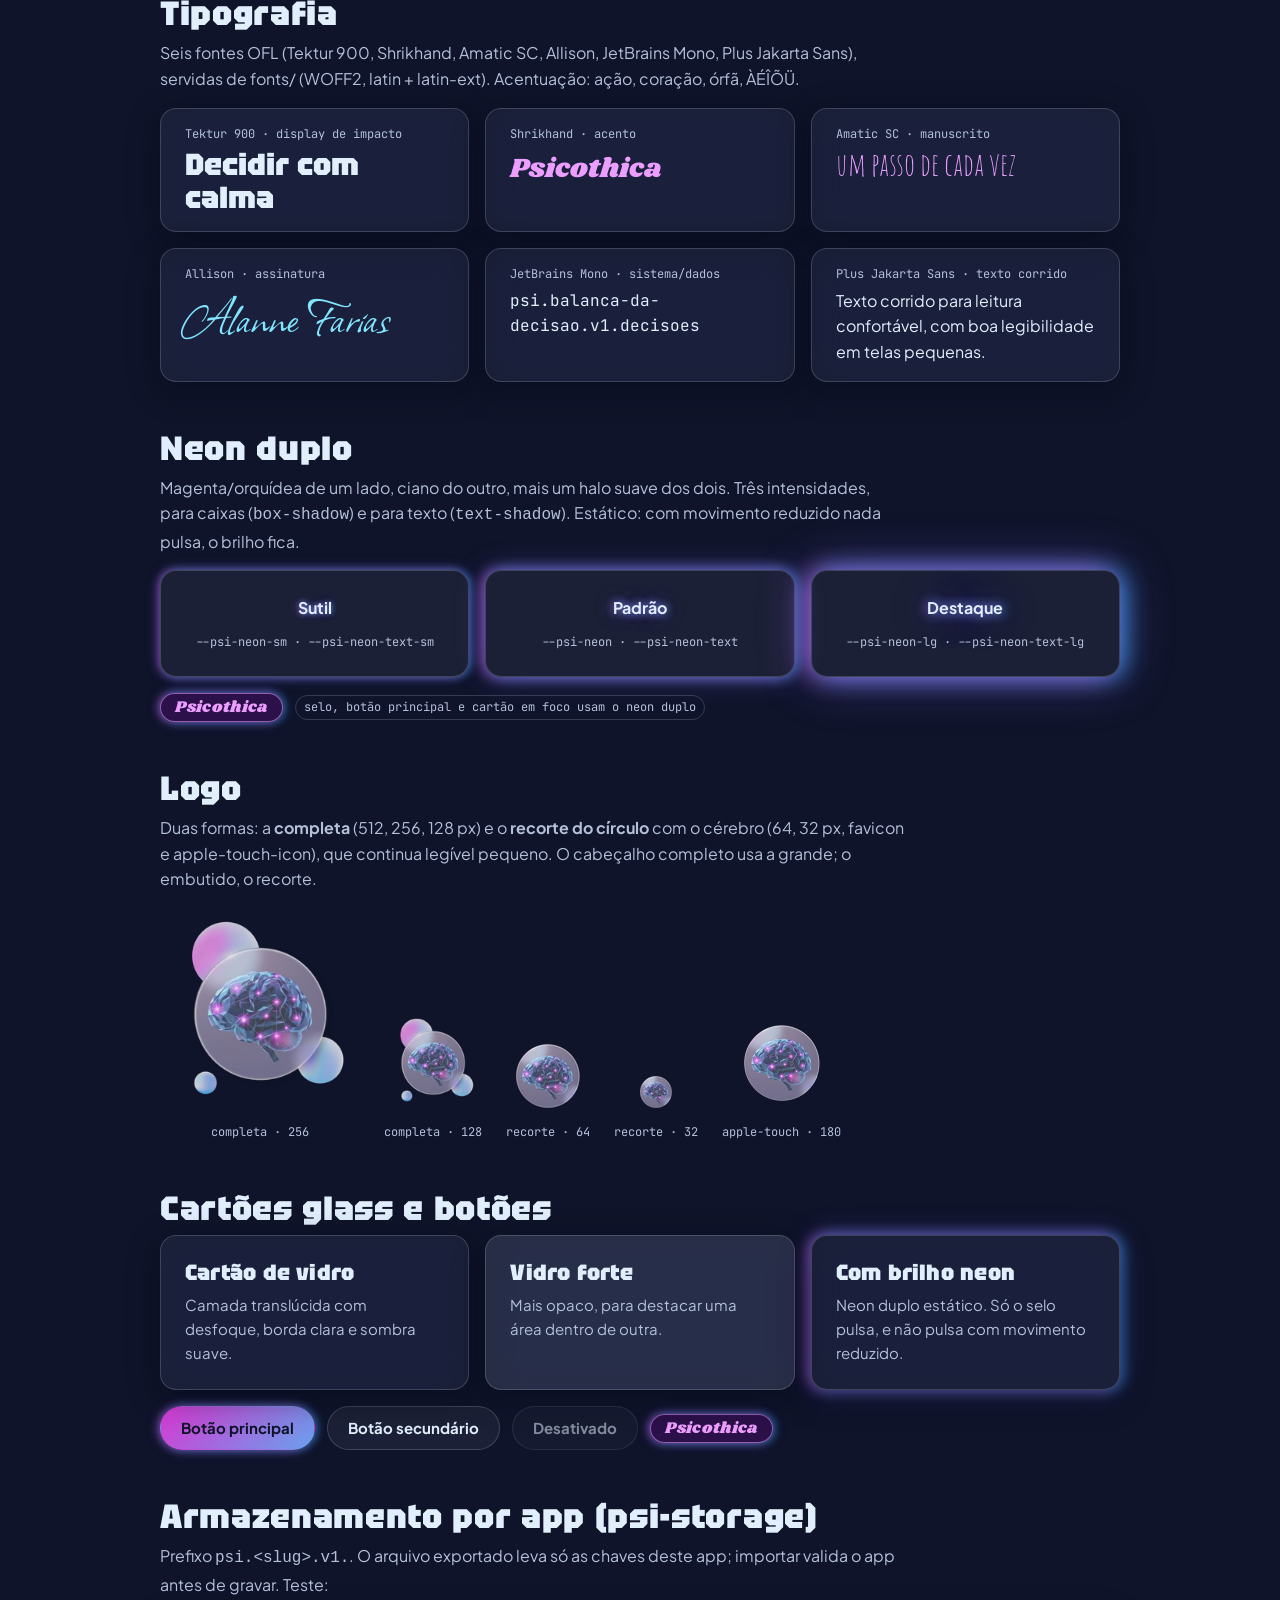
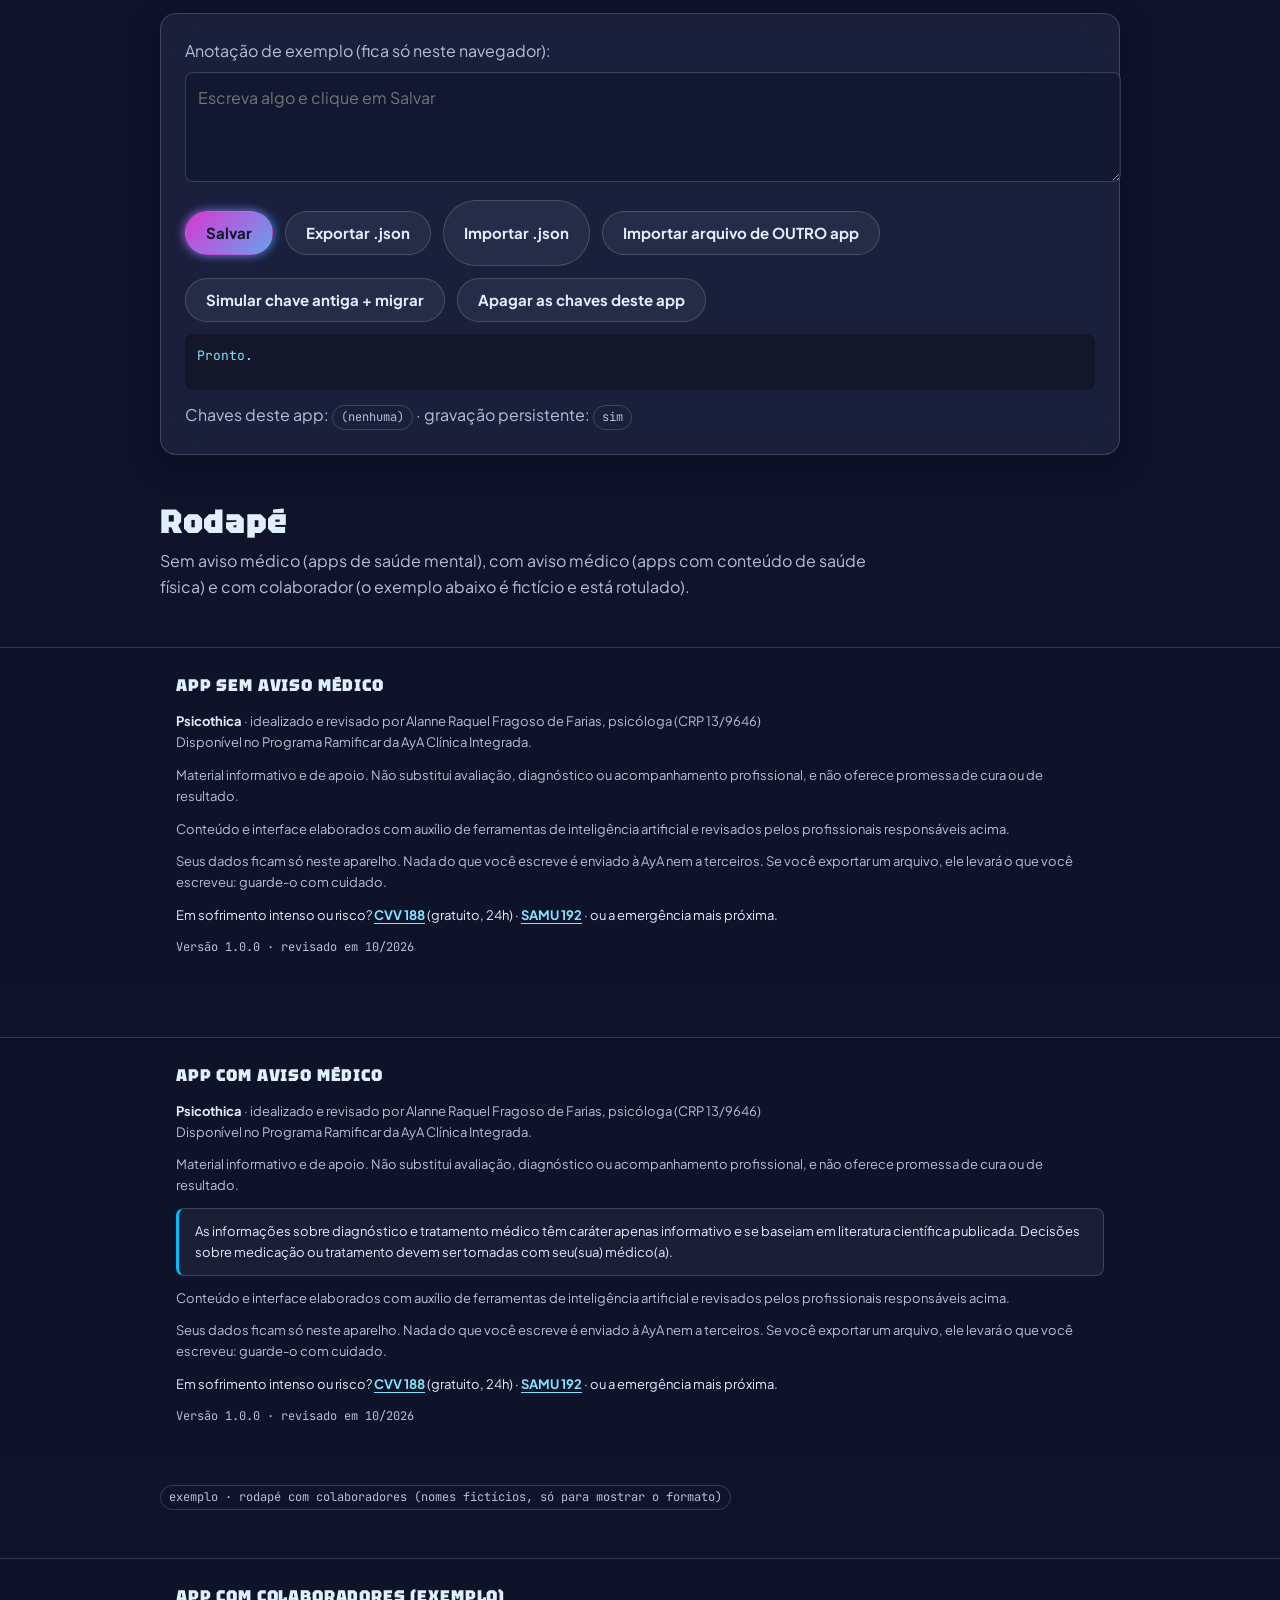
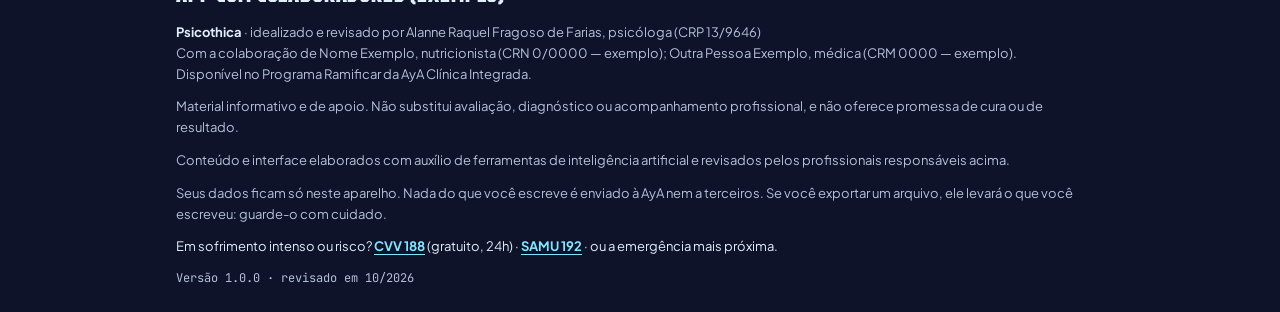
==== commit 5c8f5918: "feat: psicothica-kit 1.0.1 (neon duplo, Tektur/Allison, logo nova, rodapé com colaboradores) - neon " ====
--- a/demo/index.html
+++ b/demo/index.html
@@ -3,7 +3,7 @@
 <head>
 <meta charset="utf-8">
 <meta name="viewport" content="width=device-width, initial-scale=1">
-<title>psicothica-kit 1.0.0 · demo</title>
+<title>psicothica-kit 1.0.1 · demo</title>
 <link rel="icon" href="../logo/favicon.ico" sizes="any">
 <link rel="apple-touch-icon" href="../logo/apple-touch-icon.png">
 <link rel="stylesheet" href="../tokens.css">
@@ -12,10 +12,10 @@
   /* Estilos só da página de demonstração (prefixo .demo-). O kit em si está em tokens.css e psi-components.css. */
   .demo-wrap { max-width: var(--psi-container); margin: 0 auto; padding: var(--psi-space-5) var(--psi-space-4) 0; }
   .demo-wrap section { margin-bottom: var(--psi-space-7); }
-  .demo-h2 { font-family: var(--psi-font-display); font-weight: 400; font-size: var(--psi-text-2xl); letter-spacing: 0.04em; line-height: 1; margin: 0 0 var(--psi-space-2); }
+  .demo-h2 { font-family: var(--psi-font-display); font-weight: 900; font-size: clamp(1.5rem, 4.5vw, 2.1rem); letter-spacing: 0.02em; line-height: 1.1; margin: 0 0 var(--psi-space-2); }
   .demo-lead { color: var(--psi-text-muted); margin: 0 0 var(--psi-space-4); max-width: 62ch; }
-  .demo-hero { font-family: var(--psi-font-display); font-size: var(--psi-text-3xl); line-height: 0.95; letter-spacing: 0.03em; margin: var(--psi-space-6) 0 var(--psi-space-3); }
-  .demo-hero em { font-style: normal; background: var(--psi-grad-4); -webkit-background-clip: text; background-clip: text; color: transparent; }
+  .demo-hero { font-family: var(--psi-font-display); font-weight: 900; font-size: clamp(1.9rem, 6.2vw, 3.4rem); line-height: 1.05; letter-spacing: 0.01em; margin: var(--psi-space-6) 0 var(--psi-space-3); }
+  .demo-hero em { font-style: normal; color: var(--psi-lavender); }
   .demo-grid { display: grid; gap: var(--psi-space-4); grid-template-columns: repeat(auto-fill, minmax(150px, 1fr)); }
   .demo-grid--wide { grid-template-columns: repeat(auto-fill, minmax(260px, 1fr)); }
   .demo-sw { border-radius: var(--psi-radius-md); overflow: hidden; border: 1px solid var(--psi-glass-border); }
@@ -37,7 +37,13 @@
   .demo-out.erro { color: #ffb4b4; }
   .demo-tag { display: inline-block; font-family: var(--psi-font-mono); font-size: 0.75rem; padding: 2px 8px; border-radius: var(--psi-radius-pill); border: 1px solid var(--psi-glass-border); color: var(--psi-text-muted); }
   .demo-hand { font-family: var(--psi-font-hand); font-size: 2rem; line-height: 1; color: var(--psi-lavender); }
-  .demo-sign { font-family: var(--psi-font-signature); font-size: 2.6rem; line-height: 1.1; color: var(--psi-sky); }
+  .demo-sign { font-family: var(--psi-font-signature); font-size: 3.4rem; line-height: 1.1; color: var(--psi-sky); }
+  .demo-neon { padding: var(--psi-space-5); border-radius: var(--psi-radius-md); background: var(--psi-glass-bg); border: 1px solid var(--psi-glass-border); text-align: center; }
+  .demo-neon code { display: block; margin-top: var(--psi-space-3); font-family: var(--psi-font-mono); font-size: 0.75rem; color: var(--psi-text-muted); }
+  .demo-logos { display: flex; flex-wrap: wrap; align-items: flex-end; gap: var(--psi-space-5); }
+  .demo-logos figure { margin: 0; text-align: center; }
+  .demo-logos figcaption { margin-top: var(--psi-space-2); font-family: var(--psi-font-mono); font-size: 0.75rem; color: var(--psi-text-muted); }
+  .demo-exemplo { max-width: var(--psi-container); margin: var(--psi-space-5) auto 0; padding: 0 var(--psi-space-4); }
 </style>
 </head>
 <body class="psi-theme">
@@ -49,9 +55,14 @@
 </script>
 <header class="psi-header" role="banner">
   <div class="psi-header__inner">
-    <picture class="psi-header__logo">
-      <source type="image/webp" srcset="../logo/logo-64.webp 1x, ../logo/logo-128.webp 2x">
-      <img src="../logo/logo-64.png" srcset="../logo/logo-64.png 1x, ../logo/logo-128.png 2x" width="44" height="44" alt="" decoding="async">
+    <!-- logo completa (fora do iframe) e recorte do círculo (modo embutido): o CSS mostra uma só -->
+    <picture class="psi-header__logo psi-header__logo--full">
+      <source type="image/webp" srcset="../logo/logo-128.webp 1x, ../logo/logo-256.webp 2x">
+      <img src="../logo/logo-128.png" srcset="../logo/logo-128.png 1x, ../logo/logo-256.png 2x" width="44" height="44" alt="" decoding="async" loading="lazy">
+    </picture>
+    <picture class="psi-header__logo psi-header__logo--crop">
+      <source type="image/webp" srcset="../logo/logo-32.webp 1x, ../logo/logo-64.webp 2x">
+      <img src="../logo/logo-32.png" srcset="../logo/logo-32.png 1x, ../logo/logo-64.png 2x" width="28" height="28" alt="" decoding="async" loading="lazy">
     </picture>
     <p class="psi-header__app">Balança da Decisão</p>
     <span class="psi-seal">Psicothica</span>
@@ -59,7 +70,7 @@
 </header>
 
 <main class="demo-wrap">
-  <h1 class="demo-hero">psicothica-kit <em>1.0.0</em></h1>
+  <h1 class="demo-hero psi-title-neon psi-title-neon--lg">psicothica-kit <em>1.0.1</em></h1>
   <p class="demo-lead">Kit visual dos apps Psicothica: tokens, fontes locais, cabeçalho, rodapé e armazenamento por app. Esta página usa os mesmos blocos que os apps copiam. Nenhuma requisição a domínio externo.</p>
 
   <section aria-labelledby="s-cab">
@@ -99,14 +110,37 @@
 
   <section aria-labelledby="s-tip">
     <h2 class="demo-h2" id="s-tip">Tipografia</h2>
-    <p class="demo-lead">Seis fontes OFL, servidas de fonts/ (WOFF2, latin + latin-ext). Acentuação: ação, coração, órfã, ÀÉÎÕÜ.</p>
+    <p class="demo-lead">Seis fontes OFL (Tektur 900, Shrikhand, Amatic SC, Allison, JetBrains Mono, Plus Jakarta Sans), servidas de fonts/ (WOFF2, latin + latin-ext). Acentuação: ação, coração, órfã, ÀÉÎÕÜ.</p>
     <div class="demo-grid demo-grid--wide">
-      <div class="psi-glass demo-fonte"><small>Bebas Neue · display de impacto</small><div style="font-family:var(--psi-font-display);font-size:2.4rem;line-height:1;letter-spacing:.04em">Decidir com calma</div></div>
+      <div class="psi-glass demo-fonte"><small>Tektur 900 · display de impacto</small><div style="font-family:var(--psi-font-display);font-weight:900;font-size:1.9rem;line-height:1.1">Decidir com calma</div></div>
       <div class="psi-glass demo-fonte"><small>Shrikhand · acento</small><div style="font-family:var(--psi-font-accent);font-size:1.7rem;color:var(--psi-lavender)">Psicothica</div></div>
       <div class="psi-glass demo-fonte"><small>Amatic SC · manuscrito</small><div class="demo-hand">um passo de cada vez</div></div>
-      <div class="psi-glass demo-fonte"><small>Great Vibes · assinatura</small><div class="demo-sign">Alanne Farias</div></div>
+      <div class="psi-glass demo-fonte"><small>Allison · assinatura</small><div class="demo-sign">Alanne Farias</div></div>
       <div class="psi-glass demo-fonte"><small>JetBrains Mono · sistema/dados</small><div style="font-family:var(--psi-font-mono)">psi.balanca-da-decisao.v1.decisoes</div></div>
       <div class="psi-glass demo-fonte"><small>Plus Jakarta Sans · texto corrido</small><div>Texto corrido para leitura confortável, com boa legibilidade em telas pequenas.</div></div>
+    </div>
+  </section>
+
+  <section aria-labelledby="s-neon">
+    <h2 class="demo-h2" id="s-neon">Neon duplo</h2>
+    <p class="demo-lead">Magenta/orquídea de um lado, ciano do outro, mais um halo suave dos dois. Três intensidades, para caixas (<code>box-shadow</code>) e para texto (<code>text-shadow</code>). Estático: com movimento reduzido nada pulsa, o brilho fica.</p>
+    <div class="demo-grid demo-grid--wide">
+      <div class="demo-neon" style="box-shadow:var(--psi-neon-sm)"><strong class="psi-title-neon" style="text-shadow:var(--psi-neon-text-sm)">Sutil</strong><code>--psi-neon-sm · --psi-neon-text-sm</code></div>
+      <div class="demo-neon" style="box-shadow:var(--psi-neon)"><strong class="psi-title-neon" style="text-shadow:var(--psi-neon-text)">Padrão</strong><code>--psi-neon · --psi-neon-text</code></div>
+      <div class="demo-neon" style="box-shadow:var(--psi-neon-lg)"><strong class="psi-title-neon" style="text-shadow:var(--psi-neon-text-lg)">Destaque</strong><code>--psi-neon-lg · --psi-neon-text-lg</code></div>
+    </div>
+    <div class="demo-row" style="margin-top:var(--psi-space-4)"><span class="psi-seal">Psicothica</span><span class="demo-tag">selo, botão principal e cartão em foco usam o neon duplo</span></div>
+  </section>
+
+  <section aria-labelledby="s-logo">
+    <h2 class="demo-h2" id="s-logo">Logo</h2>
+    <p class="demo-lead">Duas formas: a <strong>completa</strong> (512, 256, 128 px) e o <strong>recorte do círculo</strong> com o cérebro (64, 32 px, favicon e apple-touch-icon), que continua legível pequeno. O cabeçalho completo usa a grande; o embutido, o recorte.</p>
+    <div class="demo-logos">
+      <figure><img src="../logo/logo-256.webp" width="200" height="200" alt="Logo Psicothica completa: cérebro low-poly dentro de uma bolha de vidro, com esferas"><figcaption>completa · 256</figcaption></figure>
+      <figure><img src="../logo/logo-128.webp" width="96" height="96" alt="Logo completa em 128 pixels"><figcaption>completa · 128</figcaption></figure>
+      <figure><img src="../logo/logo-64.webp" width="64" height="64" alt="Recorte do círculo da logo em 64 pixels"><figcaption>recorte · 64</figcaption></figure>
+      <figure><img src="../logo/logo-32.webp" width="32" height="32" alt="Recorte do círculo da logo em 32 pixels"><figcaption>recorte · 32</figcaption></figure>
+      <figure><img src="../logo/apple-touch-icon.png" width="90" height="90" alt="apple-touch-icon: recorte sobre fundo escuro" style="border-radius:20px"><figcaption>apple-touch · 180</figcaption></figure>
     </div>
   </section>
 
@@ -115,7 +149,7 @@
     <div class="demo-grid demo-grid--wide" style="margin-bottom:var(--psi-space-4)">
       <article class="psi-glass psi-card"><h3 class="psi-card__title">Cartão de vidro</h3><p class="psi-card__text">Camada translúcida com desfoque, borda clara e sombra suave.</p></article>
       <article class="psi-glass psi-glass--strong psi-card"><h3 class="psi-card__title">Vidro forte</h3><p class="psi-card__text">Mais opaco, para destacar uma área dentro de outra.</p></article>
-      <article class="psi-glass psi-glass--glow psi-card"><h3 class="psi-card__title">Com brilho neon</h3><p class="psi-card__text">Brilho magenta estático. Só o selo pulsa, e não pulsa com movimento reduzido.</p></article>
+      <article class="psi-glass psi-glass--glow psi-card"><h3 class="psi-card__title">Com brilho neon</h3><p class="psi-card__text">Neon duplo estático. Só o selo pulsa, e não pulsa com movimento reduzido.</p></article>
     </div>
     <div class="demo-row">
       <button class="psi-btn psi-btn--primary" type="button">Botão principal</button>
@@ -147,16 +181,20 @@
 
   <section aria-labelledby="s-rod">
     <h2 class="demo-h2" id="s-rod">Rodapé</h2>
-    <p class="demo-lead">Sem aviso médico (apps de saúde mental) e com aviso médico (apps com conteúdo de saúde física).</p>
+    <p class="demo-lead">Sem aviso médico (apps de saúde mental), com aviso médico (apps com conteúdo de saúde física) e com colaborador (o exemplo abaixo é fictício e está rotulado).</p>
   </section>
 </main>
 <footer class="psi-footer" role="contentinfo" data-psi-app="App sem aviso médico" data-psi-versao="1.0.0" data-psi-revisao="10/2026">
   <div class="psi-footer__inner">
     <p class="psi-footer__app" data-psi-slot="app"></p>
-    <p class="psi-footer__assinatura"><strong>Psicothica</strong> · por Alanne Raquel Fragoso de Farias, psicóloga (CRP 13/9646)<br>Disponível no Programa Ramificar da AyA Clínica Integrada.</p>
+    <p class="psi-footer__assinatura">
+      <span><strong>Psicothica</strong> · idealizado e revisado por Alanne Raquel Fragoso de Farias, psicóloga (CRP 13/9646)</span>
+      <span class="psi-footer__colab" data-psi-slot="colab" hidden></span>
+      <span>Disponível no Programa Ramificar da AyA Clínica Integrada.</span>
+    </p>
     <p>Material informativo e de apoio. Não substitui avaliação, diagnóstico ou acompanhamento profissional, e não oferece promessa de cura ou de resultado.</p>
     <p class="psi-footer__medico" data-psi-slot="aviso-medico" hidden>As informações sobre diagnóstico e tratamento médico têm caráter apenas informativo e se baseiam em literatura científica publicada. Decisões sobre medicação ou tratamento devem ser tomadas com seu(sua) médico(a).</p>
-    <p>Conteúdo e interface elaborados com auxílio de ferramentas de inteligência artificial e revisados pela profissional responsável.</p>
+    <p>Conteúdo e interface elaborados com auxílio de ferramentas de inteligência artificial e revisados pelos profissionais responsáveis acima.</p>
     <p>Seus dados ficam só neste aparelho. Nada do que você escreve é enviado à AyA nem a terceiros. Se você exportar um arquivo, ele levará o que você escreveu: guarde-o com cuidado.</p>
     <p class="psi-footer__crise">Em sofrimento intenso ou risco? <a href="tel:188" target="_blank" rel="noopener noreferrer">CVV 188</a> (gratuito, 24h) · <a href="tel:192" target="_blank" rel="noopener noreferrer">SAMU 192</a> · ou a emergência mais próxima.</p>
     <p class="psi-footer__versao">Versão <span data-psi-slot="versao">—</span> · revisado em <span data-psi-slot="revisao">—</span></p>
@@ -172,16 +210,30 @@
     put("revisao", f.getAttribute("data-psi-revisao"));
     var med = f.querySelector('[data-psi-slot="aviso-medico"]');
     if (med && f.hasAttribute("data-psi-aviso-medico")) med.hidden = false;
+    var colab = f.querySelector('[data-psi-slot="colab"]');
+    var raw = f.getAttribute("data-psi-colaboradores");
+    if (colab && raw) {
+      try {
+        var itens = JSON.parse(raw).filter(function (c) { return c && c.nome && c.profissao; }).map(function (c) {
+          return c.nome + ", " + c.profissao + (c.registro ? " (" + c.registro + ")" : "");
+        });
+        if (itens.length) { colab.textContent = "Com a colaboração de " + itens.join("; ") + "."; colab.hidden = false; }
+      } catch (e) { /* JSON inválido: a linha simplesmente não aparece */ }
+    }
   })();
 </script>
 
 <footer class="psi-footer" role="contentinfo" data-psi-app="App com aviso médico" data-psi-versao="1.0.0" data-psi-revisao="10/2026" data-psi-aviso-medico>
   <div class="psi-footer__inner">
     <p class="psi-footer__app" data-psi-slot="app"></p>
-    <p class="psi-footer__assinatura"><strong>Psicothica</strong> · por Alanne Raquel Fragoso de Farias, psicóloga (CRP 13/9646)<br>Disponível no Programa Ramificar da AyA Clínica Integrada.</p>
+    <p class="psi-footer__assinatura">
+      <span><strong>Psicothica</strong> · idealizado e revisado por Alanne Raquel Fragoso de Farias, psicóloga (CRP 13/9646)</span>
+      <span class="psi-footer__colab" data-psi-slot="colab" hidden></span>
+      <span>Disponível no Programa Ramificar da AyA Clínica Integrada.</span>
+    </p>
     <p>Material informativo e de apoio. Não substitui avaliação, diagnóstico ou acompanhamento profissional, e não oferece promessa de cura ou de resultado.</p>
     <p class="psi-footer__medico" data-psi-slot="aviso-medico" hidden>As informações sobre diagnóstico e tratamento médico têm caráter apenas informativo e se baseiam em literatura científica publicada. Decisões sobre medicação ou tratamento devem ser tomadas com seu(sua) médico(a).</p>
-    <p>Conteúdo e interface elaborados com auxílio de ferramentas de inteligência artificial e revisados pela profissional responsável.</p>
+    <p>Conteúdo e interface elaborados com auxílio de ferramentas de inteligência artificial e revisados pelos profissionais responsáveis acima.</p>
     <p>Seus dados ficam só neste aparelho. Nada do que você escreve é enviado à AyA nem a terceiros. Se você exportar um arquivo, ele levará o que você escreveu: guarde-o com cuidado.</p>
     <p class="psi-footer__crise">Em sofrimento intenso ou risco? <a href="tel:188" target="_blank" rel="noopener noreferrer">CVV 188</a> (gratuito, 24h) · <a href="tel:192" target="_blank" rel="noopener noreferrer">SAMU 192</a> · ou a emergência mais próxima.</p>
     <p class="psi-footer__versao">Versão <span data-psi-slot="versao">—</span> · revisado em <span data-psi-slot="revisao">—</span></p>
@@ -197,6 +249,56 @@
     put("revisao", f.getAttribute("data-psi-revisao"));
     var med = f.querySelector('[data-psi-slot="aviso-medico"]');
     if (med && f.hasAttribute("data-psi-aviso-medico")) med.hidden = false;
+    var colab = f.querySelector('[data-psi-slot="colab"]');
+    var raw = f.getAttribute("data-psi-colaboradores");
+    if (colab && raw) {
+      try {
+        var itens = JSON.parse(raw).filter(function (c) { return c && c.nome && c.profissao; }).map(function (c) {
+          return c.nome + ", " + c.profissao + (c.registro ? " (" + c.registro + ")" : "");
+        });
+        if (itens.length) { colab.textContent = "Com a colaboração de " + itens.join("; ") + "."; colab.hidden = false; }
+      } catch (e) { /* JSON inválido: a linha simplesmente não aparece */ }
+    }
+  })();
+</script>
+
+<div class="demo-exemplo"><span class="demo-tag">exemplo · rodapé com colaboradores (nomes fictícios, só para mostrar o formato)</span></div>
+<footer class="psi-footer" role="contentinfo" data-psi-app="App com colaboradores (exemplo)" data-psi-versao="1.0.0" data-psi-revisao="10/2026" data-psi-colaboradores='[{"nome":"Nome Exemplo","profissao":"nutricionista","registro":"CRN 0/0000 — exemplo"},{"nome":"Outra Pessoa Exemplo","profissao":"médica","registro":"CRM 0000 — exemplo"}]'>
+  <div class="psi-footer__inner">
+    <p class="psi-footer__app" data-psi-slot="app"></p>
+    <p class="psi-footer__assinatura">
+      <span><strong>Psicothica</strong> · idealizado e revisado por Alanne Raquel Fragoso de Farias, psicóloga (CRP 13/9646)</span>
+      <span class="psi-footer__colab" data-psi-slot="colab" hidden></span>
+      <span>Disponível no Programa Ramificar da AyA Clínica Integrada.</span>
+    </p>
+    <p>Material informativo e de apoio. Não substitui avaliação, diagnóstico ou acompanhamento profissional, e não oferece promessa de cura ou de resultado.</p>
+    <p class="psi-footer__medico" data-psi-slot="aviso-medico" hidden>As informações sobre diagnóstico e tratamento médico têm caráter apenas informativo e se baseiam em literatura científica publicada. Decisões sobre medicação ou tratamento devem ser tomadas com seu(sua) médico(a).</p>
+    <p>Conteúdo e interface elaborados com auxílio de ferramentas de inteligência artificial e revisados pelos profissionais responsáveis acima.</p>
+    <p>Seus dados ficam só neste aparelho. Nada do que você escreve é enviado à AyA nem a terceiros. Se você exportar um arquivo, ele levará o que você escreveu: guarde-o com cuidado.</p>
+    <p class="psi-footer__crise">Em sofrimento intenso ou risco? <a href="tel:188" target="_blank" rel="noopener noreferrer">CVV 188</a> (gratuito, 24h) · <a href="tel:192" target="_blank" rel="noopener noreferrer">SAMU 192</a> · ou a emergência mais próxima.</p>
+    <p class="psi-footer__versao">Versão <span data-psi-slot="versao">—</span> · revisado em <span data-psi-slot="revisao">—</span></p>
+  </div>
+</footer>
+<script>
+  (function () {
+    var f = document.currentScript && document.currentScript.previousElementSibling;
+    if (!f || !f.classList.contains("psi-footer")) return;
+    function put(slot, text) { var el = f.querySelector('[data-psi-slot="' + slot + '"]'); if (el) el.textContent = text || ""; }
+    put("app", f.getAttribute("data-psi-app"));
+    put("versao", f.getAttribute("data-psi-versao"));
+    put("revisao", f.getAttribute("data-psi-revisao"));
+    var med = f.querySelector('[data-psi-slot="aviso-medico"]');
+    if (med && f.hasAttribute("data-psi-aviso-medico")) med.hidden = false;
+    var colab = f.querySelector('[data-psi-slot="colab"]');
+    var raw = f.getAttribute("data-psi-colaboradores");
+    if (colab && raw) {
+      try {
+        var itens = JSON.parse(raw).filter(function (c) { return c && c.nome && c.profissao; }).map(function (c) {
+          return c.nome + ", " + c.profissao + (c.registro ? " (" + c.registro + ")" : "");
+        });
+        if (itens.length) { colab.textContent = "Com a colaboração de " + itens.join("; ") + "."; colab.hidden = false; }
+      } catch (e) { /* JSON inválido: a linha simplesmente não aparece */ }
+    }
   })();
 </script>
 
--- a/tokens.css
+++ b/tokens.css
@@ -1,5 +1,5 @@
 /*!
- * psicothica-kit 1.0.0 — tokens.css
+ * psicothica-kit 1.0.1 — tokens.css
  * Variáveis --psi-* (cor, gradiente, vidro, raio, espaço, tipografia) + @font-face locais.
  * Nenhuma requisição externa: as fontes ficam em ./fonts/ (WOFF2, latin + latin-ext, licença OFL
  * em fonts/licenses/). Copie tokens.css e a pasta fonts/ JUNTOS para o app.
@@ -19,7 +19,7 @@
  *  Em fundo claro (--psi-paper) use --psi-ink (#0f142a): 18,2:1. Nunca texto claro sobre papel.
  *
  * Movimento: nada aqui anima. Brilhos animados só existem em psi-components.css, dentro de
- * @media (prefers-reduced-motion: no-preference).
+ * @media (prefers-reduced-motion: no-preference). O neon estático (--psi-neon*) pode ficar sempre.
  */
 
 :root {
@@ -65,7 +65,16 @@
   --psi-glass-border: rgba(225, 238, 252, 0.18);
   --psi-glass-blur: 16px;
   --psi-glass-shadow: 0 8px 32px rgba(3, 6, 20, 0.45);
-  /* brilho neon (estático; a animação opcional fica em psi-components.css) */
+  /* Neon DUPLO: magenta/orquídea de um lado, ciano do outro, mais um halo suave dos dois.
+     --psi-neon é o padrão; -sm (sutil) e -lg (destaque) variam a intensidade.
+     Versões -text servem para text-shadow (títulos); as demais, para box-shadow. Estáticos. */
+  --psi-neon-sm: -2px 0 8px rgba(206, 87, 223, 0.5), 2px 0 8px rgba(2, 187, 255, 0.45), 0 0 16px rgba(150, 110, 255, 0.22);
+  --psi-neon: -3px 0 14px rgba(206, 87, 223, 0.6), 3px 0 14px rgba(2, 187, 255, 0.55), 0 0 30px rgba(150, 110, 255, 0.32);
+  --psi-neon-lg: -5px 0 24px rgba(206, 87, 223, 0.7), 5px 0 24px rgba(2, 187, 255, 0.65), 0 0 52px rgba(150, 110, 255, 0.42);
+  --psi-neon-text-sm: -1px 0 5px rgba(206, 87, 223, 0.6), 1px 0 5px rgba(2, 187, 255, 0.55), 0 0 12px rgba(150, 110, 255, 0.3);
+  --psi-neon-text: -1px 0 8px rgba(206, 87, 223, 0.7), 1px 0 8px rgba(2, 187, 255, 0.65), 0 0 22px rgba(150, 110, 255, 0.4);
+  --psi-neon-text-lg: -2px 0 12px rgba(206, 87, 223, 0.8), 2px 0 12px rgba(2, 187, 255, 0.75), 0 0 36px rgba(150, 110, 255, 0.5);
+  /* brilhos de uma cor só (uso pontual) */
   --psi-glow-magenta: 0 0 10px rgba(206, 87, 223, 0.55), 0 0 28px rgba(177, 4, 220, 0.35);
   --psi-glow-cyan: 0 0 10px rgba(2, 187, 255, 0.5), 0 0 28px rgba(130, 229, 255, 0.28);
   --psi-focus-ring: 0 0 0 3px rgba(130, 229, 255, 0.85);
@@ -86,10 +95,10 @@
   --psi-container: 960px;
 
   /* ── Tipografia ─────────────────────────────── */
-  --psi-font-display: "Bebas Neue", "Arial Narrow", Impact, sans-serif;   /* impacto: títulos */
+  --psi-font-display: "Tektur", "Arial Black", Impact, sans-serif;           /* impacto: títulos (peso 900) */
   --psi-font-accent: "Shrikhand", Georgia, serif;                          /* acento: selos, destaques curtos */
   --psi-font-hand: "Amatic SC", "Comic Sans MS", cursive;                  /* manuscrito */
-  --psi-font-signature: "Great Vibes", "Brush Script MT", cursive;         /* assinatura */
+  --psi-font-signature: "Allison", "Brush Script MT", cursive;              /* assinatura */
   --psi-font-mono: "JetBrains Mono", ui-monospace, "Cascadia Code", Consolas, monospace; /* sistema/dados */
   --psi-font-text: "Plus Jakarta Sans", system-ui, -apple-system, "Segoe UI", Roboto, sans-serif; /* texto corrido */
 
@@ -105,19 +114,19 @@
 
 /* ── Fontes locais (WOFF2, subset latin + latin-ext) ─────────────────────── */
 @font-face {
-  font-family: "Bebas Neue";
-  font-style: normal;
-  font-weight: 400;
-  font-display: swap;
-  src: url("./fonts/bebas-neue-latin-ext-400.woff2") format("woff2");
-  unicode-range: U+0100-02BA,U+02BD-02C5,U+02C7-02CC,U+02CE-02D7,U+02DD-02FF,U+0304,U+0308,U+0329,U+1D00-1DBF,U+1E00-1E9F,U+1EF2-1EFF,U+2020,U+20A0-20AB,U+20AD-20C0,U+2113,U+2C60-2C7F,U+A720-A7FF;
-}
-@font-face {
-  font-family: "Bebas Neue";
-  font-style: normal;
-  font-weight: 400;
-  font-display: swap;
-  src: url("./fonts/bebas-neue-latin-400.woff2") format("woff2");
+  font-family: "Tektur";
+  font-style: normal;
+  font-weight: 900;
+  font-display: swap;
+  src: url("./fonts/tektur-latin-ext-900.woff2") format("woff2");
+  unicode-range: U+0100-02BA,U+02BD-02C5,U+02C7-02CC,U+02CE-02D7,U+02DD-02FF,U+0304,U+0308,U+0329,U+1D00-1DBF,U+1E00-1E9F,U+1EF2-1EFF,U+2020,U+20A0-20AB,U+20AD-20C0,U+2113,U+2C60-2C7F,U+A720-A7FF;
+}
+@font-face {
+  font-family: "Tektur";
+  font-style: normal;
+  font-weight: 900;
+  font-display: swap;
+  src: url("./fonts/tektur-latin-900.woff2") format("woff2");
   unicode-range: U+0000-00FF,U+0131,U+0152-0153,U+02BB-02BC,U+02C6,U+02DA,U+02DC,U+0304,U+0308,U+0329,U+2000-206F,U+20AC,U+2122,U+2191,U+2193,U+2212,U+2215,U+FEFF,U+FFFD;
 }
 @font-face {
@@ -169,19 +178,19 @@
   unicode-range: U+0000-00FF,U+0131,U+0152-0153,U+02BB-02BC,U+02C6,U+02DA,U+02DC,U+0304,U+0308,U+0329,U+2000-206F,U+20AC,U+2122,U+2191,U+2193,U+2212,U+2215,U+FEFF,U+FFFD;
 }
 @font-face {
-  font-family: "Great Vibes";
-  font-style: normal;
-  font-weight: 400;
-  font-display: swap;
-  src: url("./fonts/great-vibes-latin-ext-400.woff2") format("woff2");
-  unicode-range: U+0100-02BA,U+02BD-02C5,U+02C7-02CC,U+02CE-02D7,U+02DD-02FF,U+0304,U+0308,U+0329,U+1D00-1DBF,U+1E00-1E9F,U+1EF2-1EFF,U+2020,U+20A0-20AB,U+20AD-20C0,U+2113,U+2C60-2C7F,U+A720-A7FF;
-}
-@font-face {
-  font-family: "Great Vibes";
-  font-style: normal;
-  font-weight: 400;
-  font-display: swap;
-  src: url("./fonts/great-vibes-latin-400.woff2") format("woff2");
+  font-family: "Allison";
+  font-style: normal;
+  font-weight: 400;
+  font-display: swap;
+  src: url("./fonts/allison-latin-ext-400.woff2") format("woff2");
+  unicode-range: U+0100-02BA,U+02BD-02C5,U+02C7-02CC,U+02CE-02D7,U+02DD-02FF,U+0304,U+0308,U+0329,U+1D00-1DBF,U+1E00-1E9F,U+1EF2-1EFF,U+2020,U+20A0-20AB,U+20AD-20C0,U+2113,U+2C60-2C7F,U+A720-A7FF;
+}
+@font-face {
+  font-family: "Allison";
+  font-style: normal;
+  font-weight: 400;
+  font-display: swap;
+  src: url("./fonts/allison-latin-400.woff2") format("woff2");
   unicode-range: U+0000-00FF,U+0131,U+0152-0153,U+02BB-02BC,U+02C6,U+02DA,U+02DC,U+0304,U+0308,U+0329,U+2000-206F,U+20AC,U+2122,U+2191,U+2193,U+2212,U+2215,U+FEFF,U+FFFD;
 }
 @font-face {
--- a/psi-components.css
+++ b/psi-components.css
@@ -1,8 +1,9 @@
 /*!
- * psicothica-kit 1.0.0 — psi-components.css
+ * psicothica-kit 1.0.1 — psi-components.css
  * Cabeçalho, rodapé, vidro, cartão, botão, selo e aviso de armazenamento.
  * Tudo escopado com o prefixo .psi- (não vaza para o CSS do app). Requer tokens.css.
- * Sem requisição externa. Brilho animado só com prefers-reduced-motion: no-preference.
+ * Sem requisição externa. Neon duplo (magenta + ciano, tokens --psi-neon*). Brilho animado só com
+ * prefers-reduced-motion: no-preference; o neon estático permanece.
  */
 
 /* ── Tema (opcional): aplique a classe no <body> para o fundo e o texto padrão da marca ── */
@@ -36,7 +37,8 @@
   .psi-glass { background: rgba(26, 33, 62, 0.92); }
 }
 .psi-glass--strong { background: var(--psi-glass-bg-strong); }
-.psi-glass--glow { box-shadow: var(--psi-glass-shadow), var(--psi-glow-magenta); }
+.psi-glass--glow, .psi-card:focus-within { box-shadow: var(--psi-glass-shadow), var(--psi-neon); }
+.psi-card:focus-within { border-color: rgba(130, 229, 255, 0.45); }
 
 .psi-card {
   padding: var(--psi-space-5);
@@ -45,11 +47,14 @@
 .psi-card__title {
   margin: 0 0 var(--psi-space-2);
   font-family: var(--psi-font-display);
-  font-weight: 400;
-  font-size: var(--psi-text-xl);
-  letter-spacing: 0.03em;
-  line-height: 1.1;
+  font-weight: 900;
+  font-size: 1.375rem;
+  letter-spacing: 0.01em;
+  line-height: 1.15;
 }
+/* Título de destaque com neon duplo (use com moderação: 1 por tela) */
+.psi-title-neon { color: var(--psi-text); text-shadow: var(--psi-neon-text); }
+.psi-title-neon--lg { text-shadow: var(--psi-neon-text-lg); }
 .psi-card__text { margin: 0; color: var(--psi-text-muted); font-size: var(--psi-text-sm); }
 
 /* ── Botões ────────────────────────────────────────────────────────────── */
@@ -64,8 +69,8 @@
 .psi-btn:active { transform: translateY(1px); }
 .psi-btn:focus-visible, .psi-seal:focus-visible, .psi-footer a:focus-visible { outline: none; box-shadow: var(--psi-focus-ring); }
 /* texto escuro sobre o gradiente rosa→azul: contraste mínimo 4,67:1 (AA) */
-.psi-btn--primary { background: var(--psi-grad-4); color: var(--psi-ink); box-shadow: var(--psi-glow-magenta); }
-.psi-btn--primary:hover { box-shadow: var(--psi-glow-magenta), 0 0 0 2px rgba(225, 238, 252, 0.35); }
+.psi-btn--primary { background: var(--psi-grad-4); color: var(--psi-ink); box-shadow: var(--psi-neon-sm); }
+.psi-btn--primary:hover { box-shadow: var(--psi-neon); }
 .psi-btn--ghost {
   background: var(--psi-glass-bg); color: var(--psi-text); border-color: var(--psi-glass-border);
 }
@@ -81,7 +86,7 @@
   background: rgba(177, 4, 220, 0.18);
   color: var(--psi-lavender);
   font-family: var(--psi-font-accent); font-size: 1rem; line-height: 1.2; letter-spacing: 0.02em;
-  box-shadow: var(--psi-glow-magenta);
+  box-shadow: var(--psi-neon-sm);
   text-decoration: none; white-space: nowrap;
 }
 
@@ -103,10 +108,13 @@
 }
 .psi-header__logo { display: block; flex: none; line-height: 0; }
 .psi-header__logo img { display: block; width: 44px; height: 44px; object-fit: contain; }
+/* A logo completa aparece fora do iframe; o recorte do círculo, no modo embutido. */
+.psi-header__logo--crop { display: none; }
 .psi-header__app {
   flex: 1 1 auto; min-width: 0; margin: 0;
-  font-family: var(--psi-font-display); font-weight: 400;
-  font-size: clamp(1.5rem, 5vw, 2.25rem); letter-spacing: 0.04em; line-height: 1;
+  font-family: var(--psi-font-display); font-weight: 900; text-transform: uppercase;
+  font-size: clamp(1.05rem, 4.2vw, 1.6rem); letter-spacing: 0.04em; line-height: 1.1;
+  color: var(--psi-text); text-shadow: var(--psi-neon-text-sm);
   overflow-wrap: anywhere;
 }
 .psi-header .psi-seal { margin-left: auto; }
@@ -117,7 +125,9 @@
 html.psi-embedded .psi-header__inner, .psi-header--compact .psi-header__inner {
   padding: var(--psi-space-1) var(--psi-space-3); gap: var(--psi-space-2); flex-wrap: nowrap;
 }
-html.psi-embedded .psi-header__logo img, .psi-header--compact .psi-header__logo img { width: 24px; height: 24px; }
+html.psi-embedded .psi-header__logo--full, .psi-header--compact .psi-header__logo--full { display: none; }
+html.psi-embedded .psi-header__logo--crop, .psi-header--compact .psi-header__logo--crop { display: block; }
+html.psi-embedded .psi-header__logo img, .psi-header--compact .psi-header__logo img { width: 28px; height: 28px; }
 html.psi-embedded .psi-header__app, .psi-header--compact .psi-header__app {
   position: absolute; width: 1px; height: 1px; margin: -1px; overflow: hidden;
   clip: rect(0 0 0 0); clip-path: inset(50%); white-space: nowrap;
@@ -146,8 +156,10 @@
   padding: var(--psi-space-5) var(--psi-space-4) var(--psi-space-6);
 }
 .psi-footer p { margin: 0 0 var(--psi-space-3); }
-.psi-footer__app { font-family: var(--psi-font-display); font-size: 1.25rem; letter-spacing: 0.05em; color: var(--psi-text); }
+.psi-footer__app { font-family: var(--psi-font-display); font-weight: 900; text-transform: uppercase; font-size: 1.05rem; letter-spacing: 0.05em; color: var(--psi-text); }
 .psi-footer__assinatura strong { color: var(--psi-text); font-weight: 700; }
+.psi-footer__assinatura span { display: block; }
+.psi-footer__colab[hidden] { display: none; }
 .psi-footer__medico {
   padding: var(--psi-space-3) var(--psi-space-4);
   border: 1px solid var(--psi-glass-border); border-left: 3px solid var(--psi-cyan);
@@ -168,8 +180,8 @@
 /* ── Brilho animado: só se a pessoa NÃO pediu redução de movimento ─────── */
 @media (prefers-reduced-motion: no-preference) {
   @keyframes psi-pulse {
-    0%, 100% { box-shadow: 0 0 8px rgba(206, 87, 223, 0.45), 0 0 20px rgba(177, 4, 220, 0.25); }
-    50% { box-shadow: 0 0 14px rgba(206, 87, 223, 0.75), 0 0 36px rgba(177, 4, 220, 0.5); }
+    0%, 100% { box-shadow: var(--psi-neon-sm); }
+    50% { box-shadow: var(--psi-neon); }
   }
   .psi-seal { animation: psi-pulse 4.5s ease-in-out infinite; }
   html.psi-embedded .psi-header .psi-seal, .psi-header--compact .psi-seal { animation: none; }
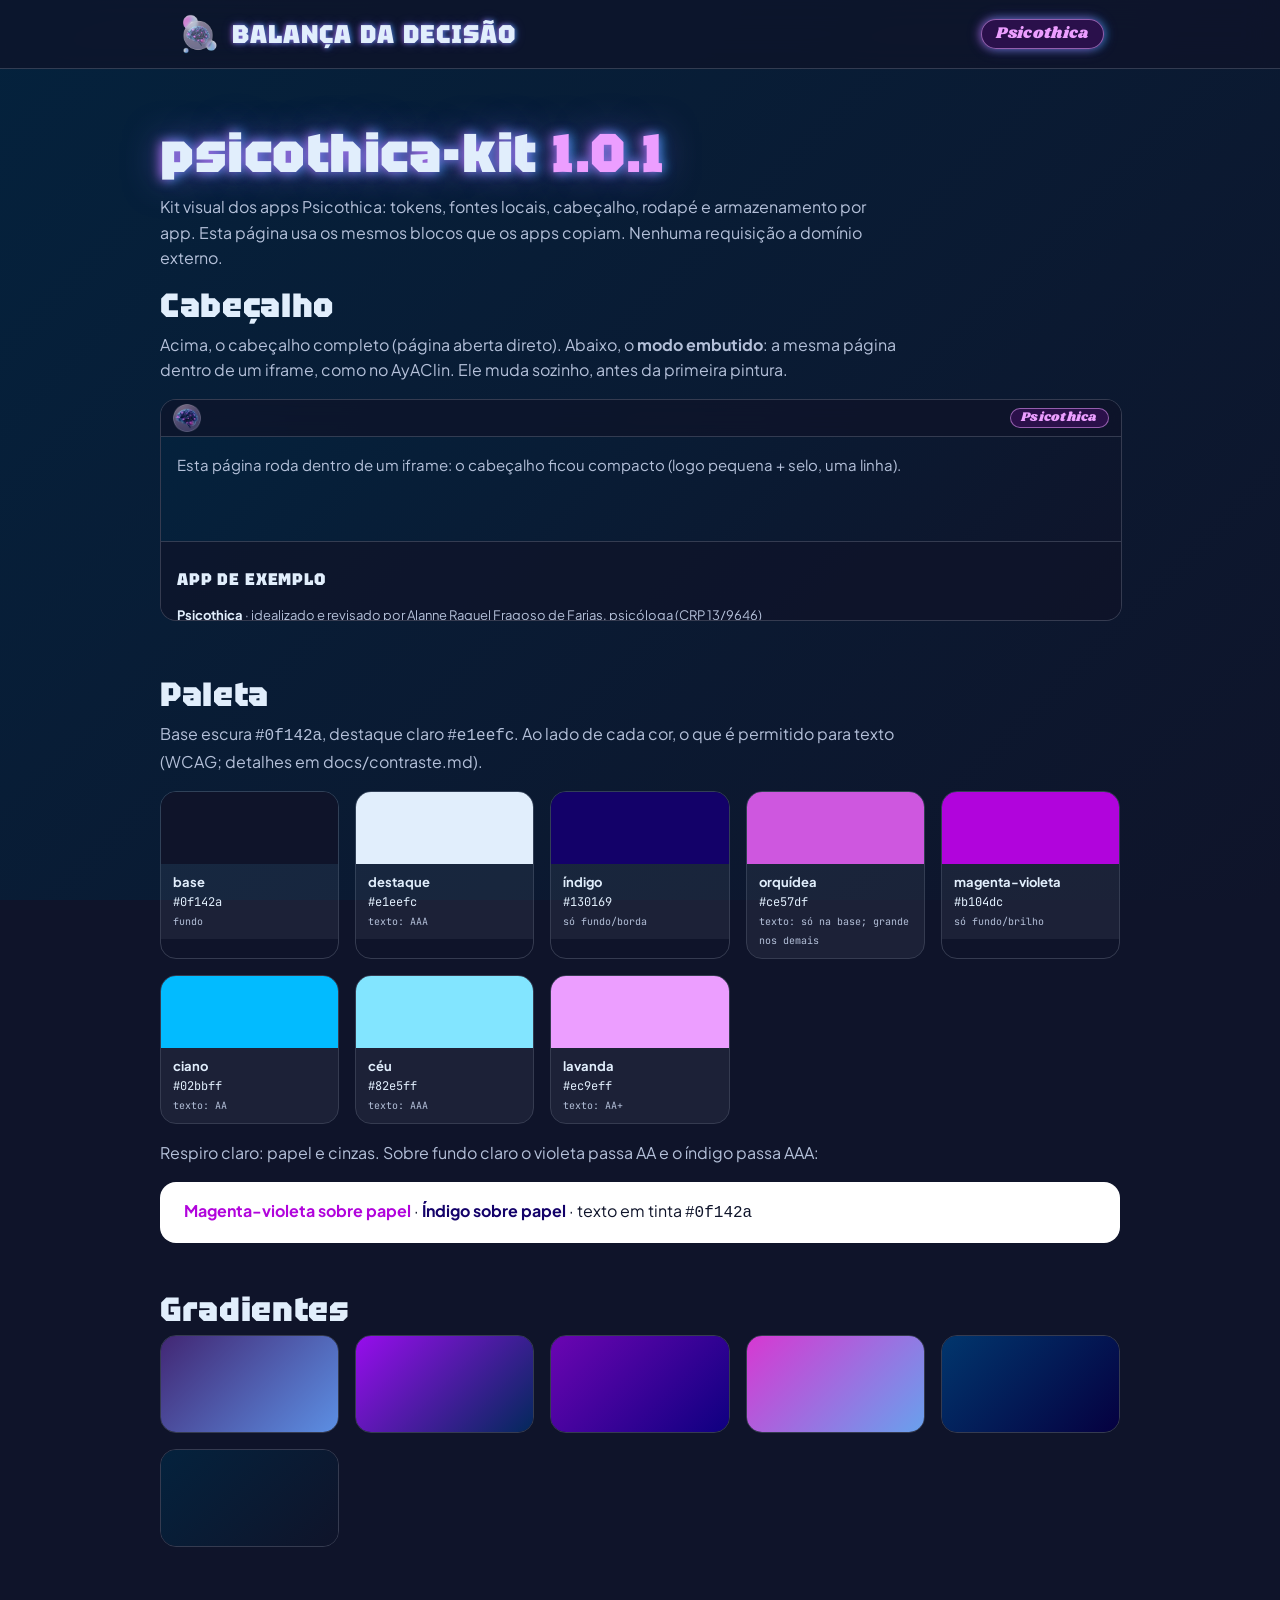
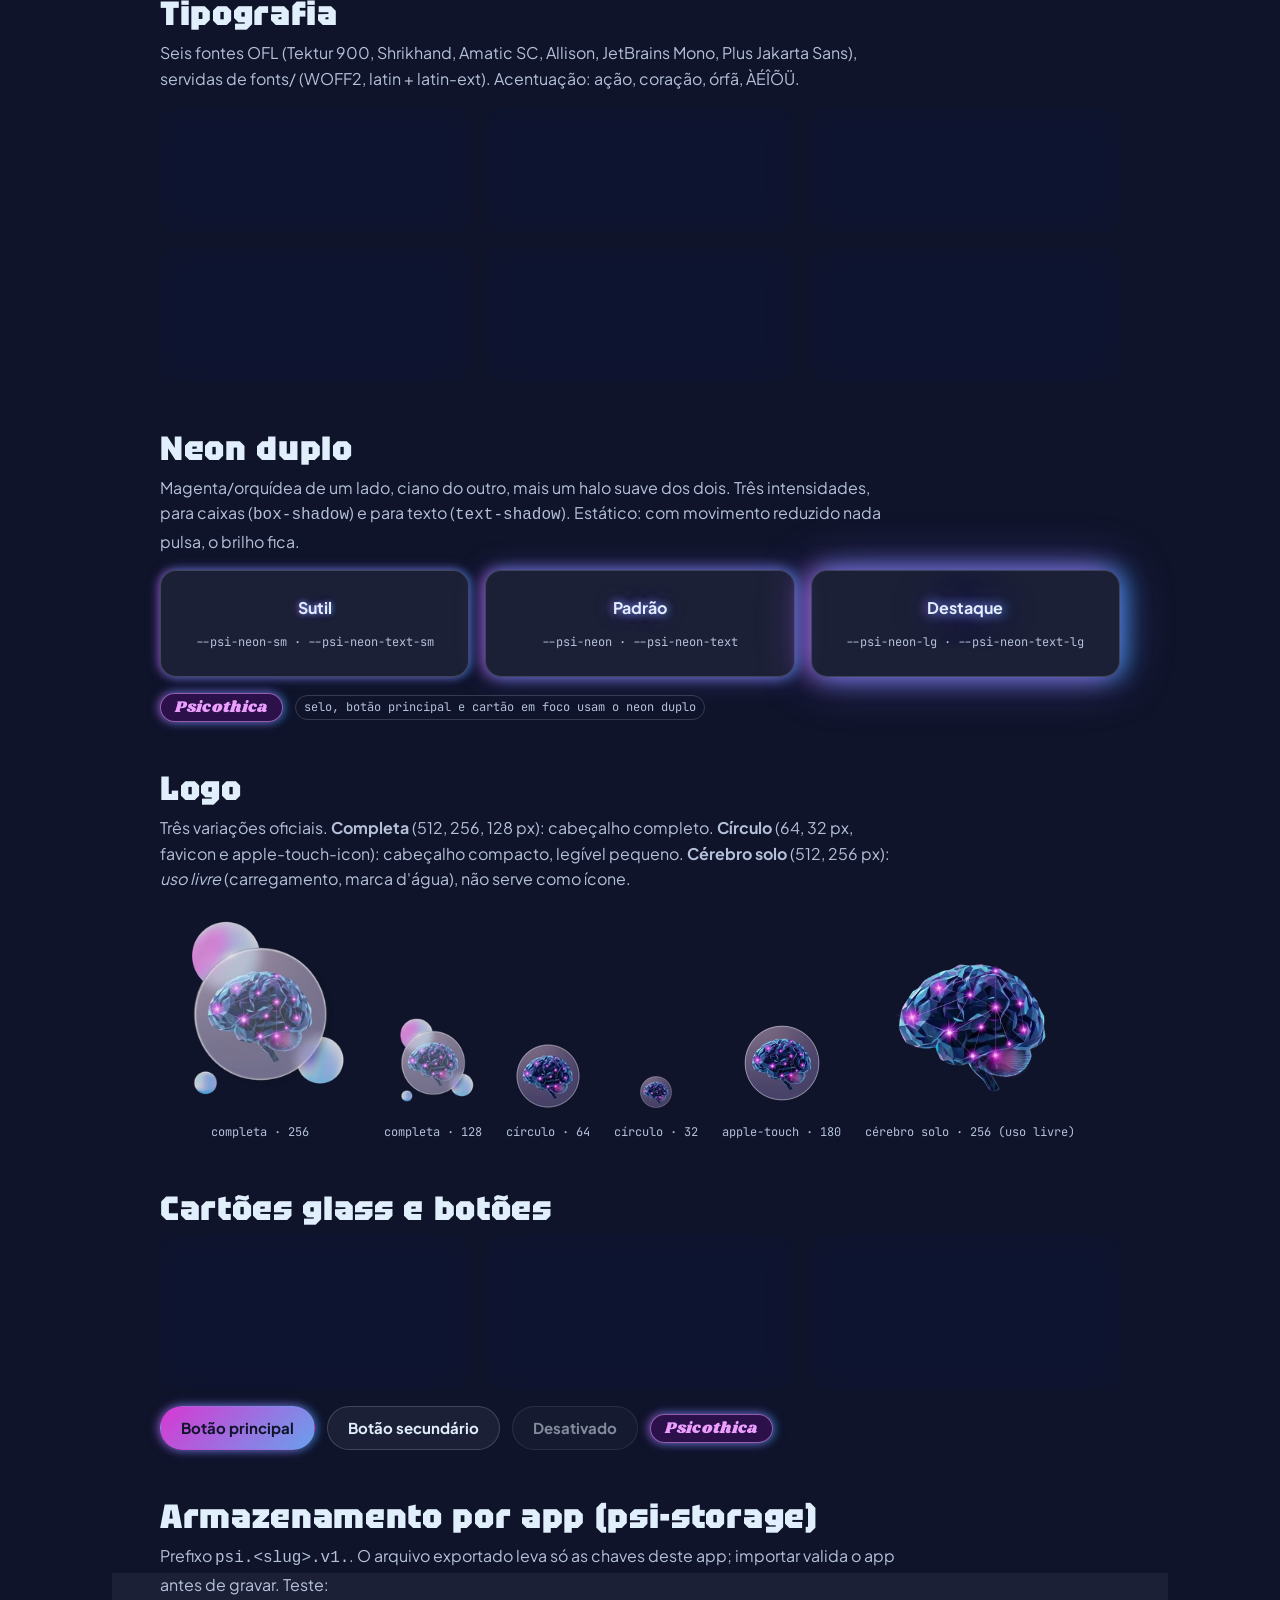
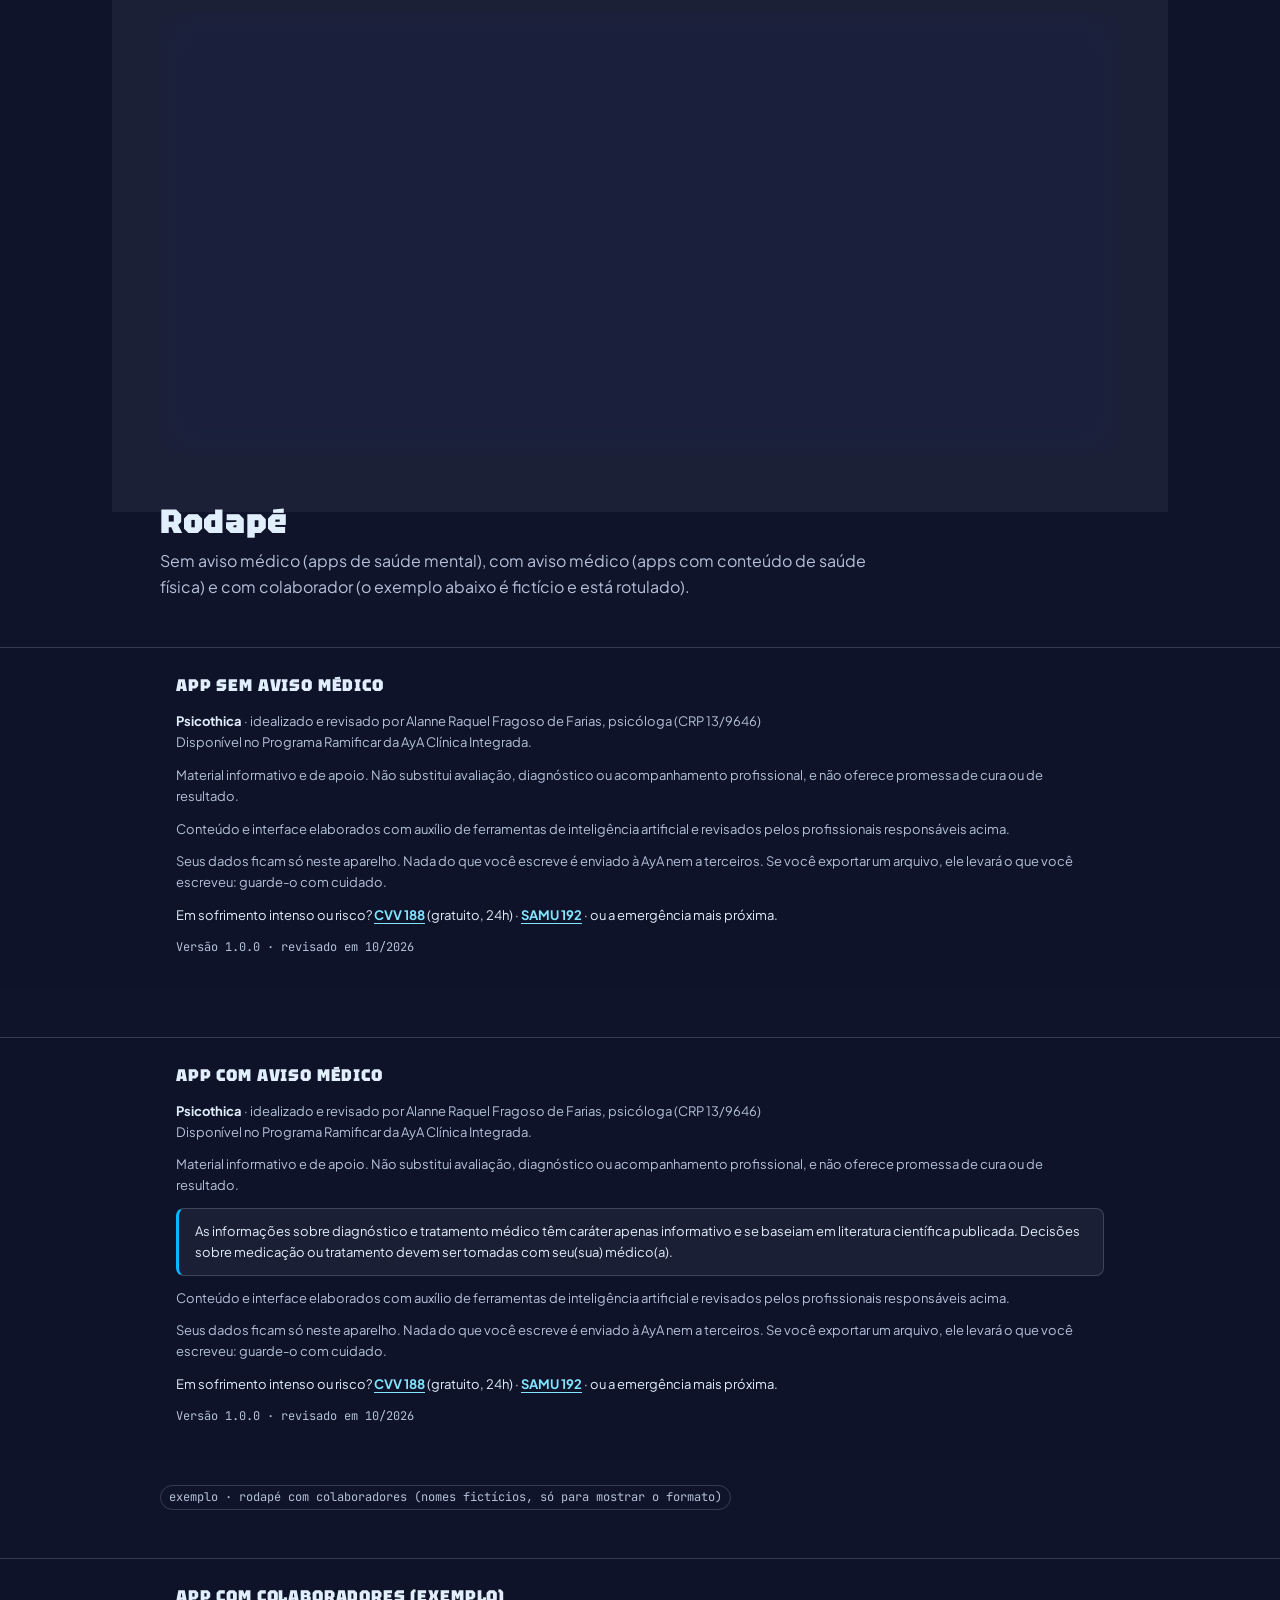
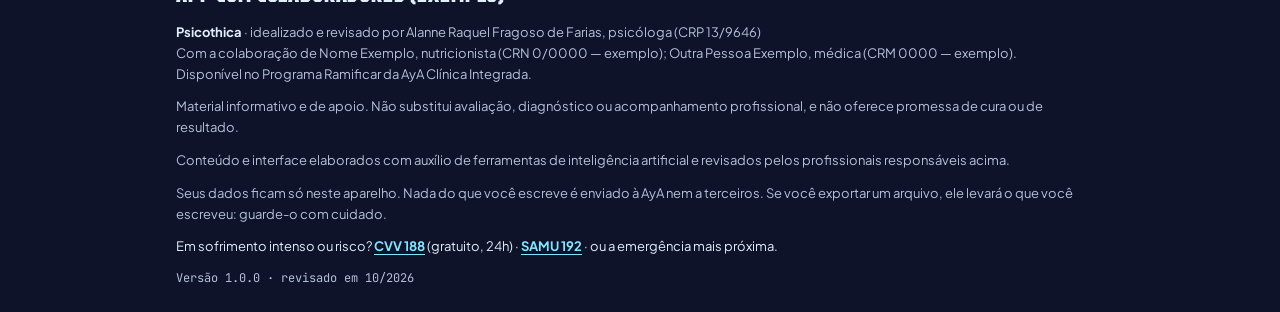
==== commit e8e145b0: "feat: logo oficial em 3 variações (completa, círculo, cérebro solo) no kit 1.0.1 - completa: cabeçal" ====
--- a/demo/index.html
+++ b/demo/index.html
@@ -55,7 +55,7 @@
 </script>
 <header class="psi-header" role="banner">
   <div class="psi-header__inner">
-    <!-- logo completa (fora do iframe) e recorte do círculo (modo embutido): o CSS mostra uma só -->
+    <!-- logo completa (fora do iframe) e círculo oficial (modo embutido): o CSS mostra uma só -->
     <picture class="psi-header__logo psi-header__logo--full">
       <source type="image/webp" srcset="../logo/logo-128.webp 1x, ../logo/logo-256.webp 2x">
       <img src="../logo/logo-128.png" srcset="../logo/logo-128.png 1x, ../logo/logo-256.png 2x" width="44" height="44" alt="" decoding="async" loading="lazy">
@@ -134,13 +134,14 @@
 
   <section aria-labelledby="s-logo">
     <h2 class="demo-h2" id="s-logo">Logo</h2>
-    <p class="demo-lead">Duas formas: a <strong>completa</strong> (512, 256, 128 px) e o <strong>recorte do círculo</strong> com o cérebro (64, 32 px, favicon e apple-touch-icon), que continua legível pequeno. O cabeçalho completo usa a grande; o embutido, o recorte.</p>
+    <p class="demo-lead">Três variações oficiais. <strong>Completa</strong> (512, 256, 128 px): cabeçalho completo. <strong>Círculo</strong> (64, 32 px, favicon e apple-touch-icon): cabeçalho compacto, legível pequeno. <strong>Cérebro solo</strong> (512, 256 px): <em>uso livre</em> (carregamento, marca d'água), não serve como ícone.</p>
     <div class="demo-logos">
       <figure><img src="../logo/logo-256.webp" width="200" height="200" alt="Logo Psicothica completa: cérebro low-poly dentro de uma bolha de vidro, com esferas"><figcaption>completa · 256</figcaption></figure>
       <figure><img src="../logo/logo-128.webp" width="96" height="96" alt="Logo completa em 128 pixels"><figcaption>completa · 128</figcaption></figure>
-      <figure><img src="../logo/logo-64.webp" width="64" height="64" alt="Recorte do círculo da logo em 64 pixels"><figcaption>recorte · 64</figcaption></figure>
-      <figure><img src="../logo/logo-32.webp" width="32" height="32" alt="Recorte do círculo da logo em 32 pixels"><figcaption>recorte · 32</figcaption></figure>
-      <figure><img src="../logo/apple-touch-icon.png" width="90" height="90" alt="apple-touch-icon: recorte sobre fundo escuro" style="border-radius:20px"><figcaption>apple-touch · 180</figcaption></figure>
+      <figure><img src="../logo/logo-64.webp" width="64" height="64" alt="Círculo da logo em 64 pixels"><figcaption>círculo · 64</figcaption></figure>
+      <figure><img src="../logo/logo-32.webp" width="32" height="32" alt="Círculo da logo em 32 pixels"><figcaption>círculo · 32</figcaption></figure>
+      <figure><img src="../logo/apple-touch-icon.png" width="90" height="90" alt="apple-touch-icon: círculo sobre fundo escuro" style="border-radius:20px"><figcaption>apple-touch · 180</figcaption></figure>
+      <figure><img src="../logo/logo-cerebro-256.webp" width="160" height="160" alt="Cérebro solo, sem bolha, fundo transparente"><figcaption>cérebro solo · 256 (uso livre)</figcaption></figure>
     </div>
   </section>
 
--- a/psi-components.css
+++ b/psi-components.css
@@ -108,7 +108,7 @@
 }
 .psi-header__logo { display: block; flex: none; line-height: 0; }
 .psi-header__logo img { display: block; width: 44px; height: 44px; object-fit: contain; }
-/* A logo completa aparece fora do iframe; o recorte do círculo, no modo embutido. */
+/* A logo completa aparece fora do iframe; o círculo oficial, no modo embutido. */
 .psi-header__logo--crop { display: none; }
 .psi-header__app {
   flex: 1 1 auto; min-width: 0; margin: 0;
